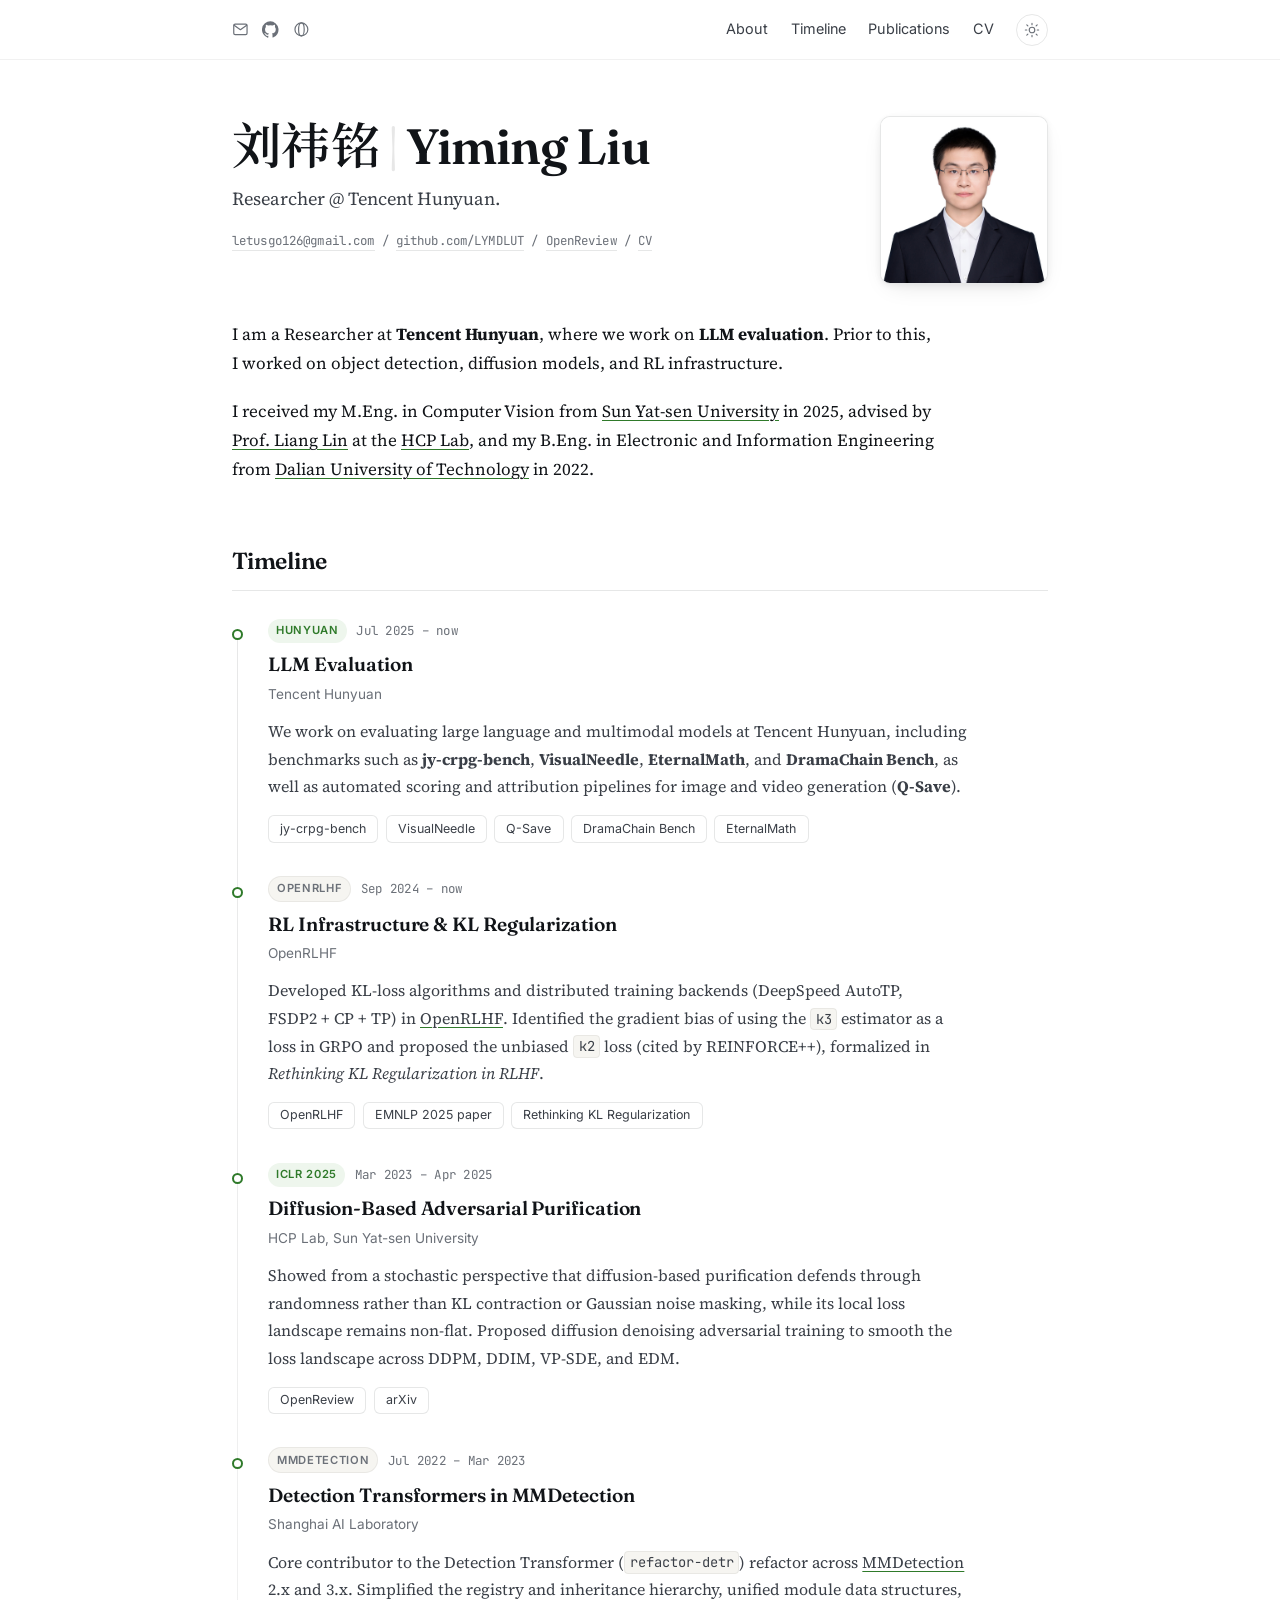
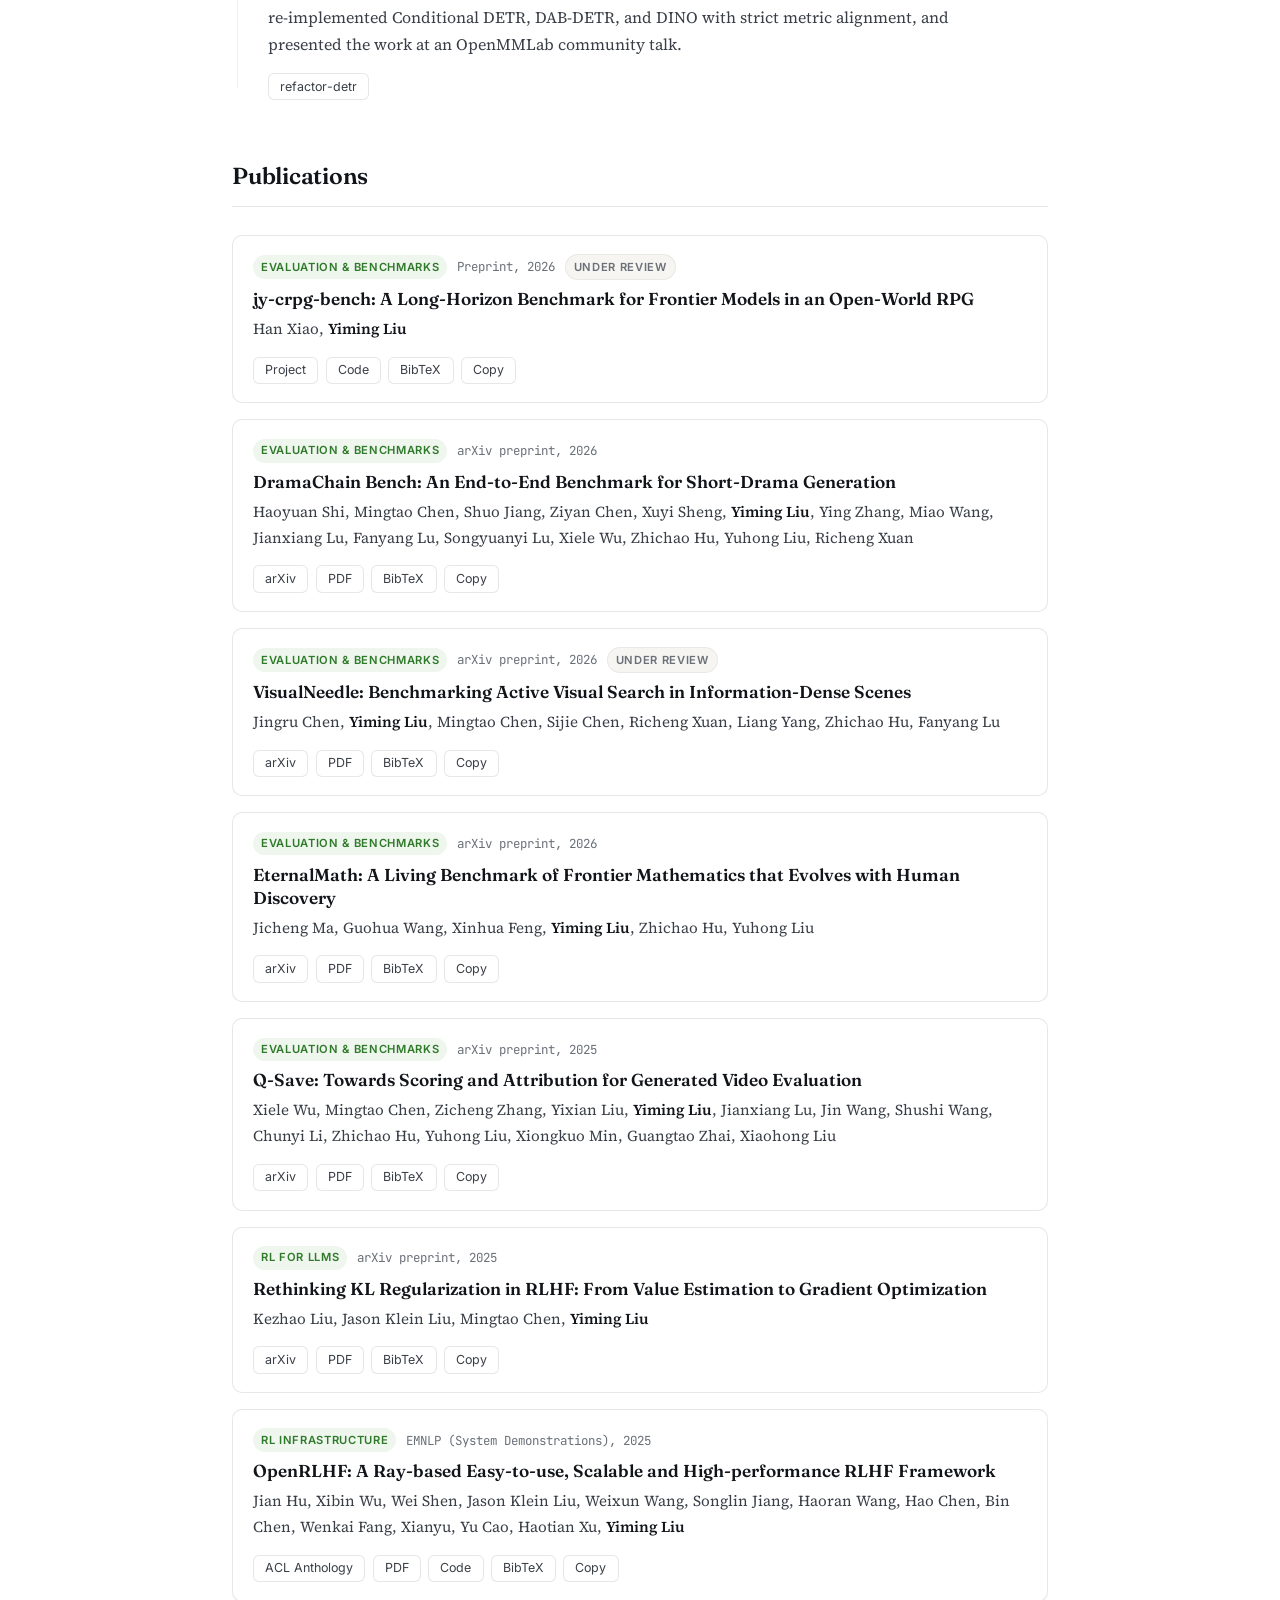
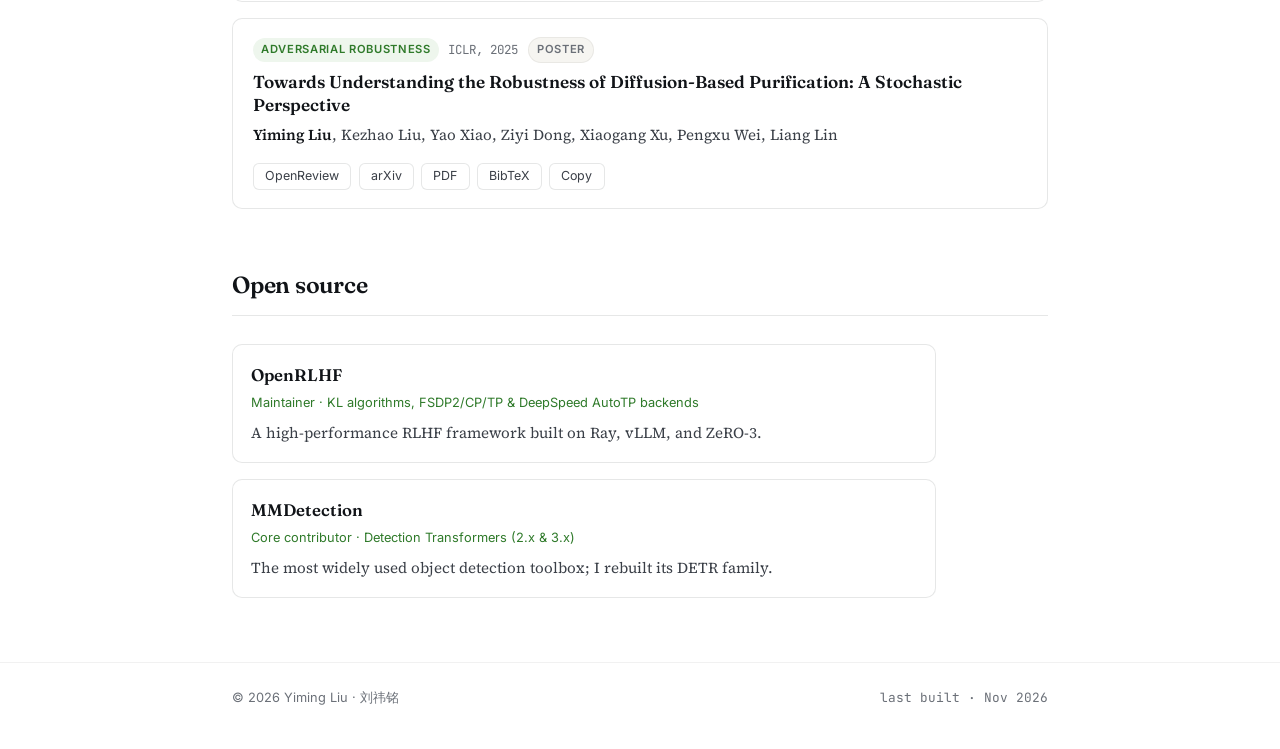
==== index.html @ 9852a692 "Say LLM evaluation instead of large model evaluation" ====
<!DOCTYPE html>
<html lang="en">
<head>
<meta charset="utf-8">
<meta name="viewport" content="width=device-width, initial-scale=1">
<title>Yiming Liu's Page</title>
<meta name="author" content="Yiming Liu">
<meta name="description" content="Yiming Liu (刘祎铭) - Researcher at Tencent Hunyuan, working on LLM evaluation. Previously object detection, diffusion models, and RL infrastructure.">
<meta name="keywords" content="LLM Evaluation, Benchmarks, Multimodal Large Language Models, RLHF, RLVR, Reinforcement Learning">
<link rel="canonical" href="https://LYMDLUT.github.io/">

<meta property="og:type" content="website">
<meta property="og:site_name" content="Yiming Liu's Page">
<meta property="og:title" content="Yiming Liu's Page">
<meta property="og:url" content="https://LYMDLUT.github.io/">
<meta property="og:description" content="Yiming Liu (刘祎铭) - Researcher at Tencent Hunyuan, working on LLM evaluation. Previously object detection, diffusion models, and RL infrastructure.">
<meta property="og:image" content="https://LYMDLUT.github.io/assets/img/portrait.jpg">
<meta name="twitter:card" content="summary">
<meta name="twitter:image" content="https://LYMDLUT.github.io/assets/img/portrait.jpg">

<script type="application/ld+json">
{
  "@context": "https://schema.org",
  "@type": "Person",
  "name": "Yiming Liu",
  "alternateName": "刘祎铭",
  "jobTitle": "Researcher",
  "worksFor": { "@type": "Organization", "name": "Tencent Hunyuan" },
  "url": "https://LYMDLUT.github.io/",
  "sameAs": ["https://github.com/LYMDLUT", "https://openreview.net/profile?id=~Yiming_Liu15"]
}
</script>

<link rel="preconnect" href="https://fonts.googleapis.com">
<link rel="preconnect" href="https://fonts.gstatic.com" crossorigin>
<link rel="stylesheet" href="https://fonts.googleapis.com/css2?family=Fraunces:opsz,wght@9..144,400;9..144,500;9..144,600&family=Source+Serif+4:opsz,wght@8..60,400;8..60,600&family=Inter:wght@400;500;600&family=JetBrains+Mono:wght@400;500&family=Noto+Serif+SC:wght@400;600&display=swap">
<link rel="stylesheet" href="assets/css/main.css">
<link rel="icon" href="data:image/svg+xml,<svg xmlns=%22http://www.w3.org/2000/svg%22 viewBox=%220 0 100 100%22><text y=%22.9em%22 font-size=%2290%22>🪡</text></svg>">
<script>
  document.documentElement.dataset.theme =
    localStorage.getItem("theme") ??
    (matchMedia("(prefers-color-scheme: dark)").matches ? "dark" : "light");
</script>
</head>
<body>
<a class="skip-link" href="#main">Skip to content</a>

<nav class="nav">
  <div class="nav__inner">
    <div class="nav__social">
      <a href="mailto:letusgo126@gmail.com" title="Email" aria-label="Email"><svg viewBox="0 0 24 24" fill="none" stroke="currentColor" stroke-width="1.7" stroke-linecap="round" stroke-linejoin="round" aria-hidden="true"><rect x="2.5" y="4.5" width="19" height="15" rx="2"/><path d="m3 6 9 6.5L21 6"/></svg></a>
      <a href="https://github.com/LYMDLUT" title="GitHub" aria-label="GitHub" rel="me"><svg viewBox="0 0 24 24" fill="currentColor" aria-hidden="true"><path d="M12 .5a12 12 0 0 0-3.79 23.4c.6.1.82-.26.82-.58v-2.2c-3.34.72-4.04-1.6-4.04-1.6-.55-1.4-1.34-1.77-1.34-1.77-1.09-.74.08-.73.08-.73 1.2.09 1.84 1.24 1.84 1.24 1.07 1.84 2.81 1.3 3.5 1 .1-.78.42-1.3.76-1.6-2.67-.3-5.47-1.34-5.47-5.96 0-1.32.47-2.4 1.24-3.24-.13-.3-.54-1.52.11-3.18 0 0 1.01-.32 3.3 1.24a11.4 11.4 0 0 1 6.01 0c2.29-1.56 3.3-1.24 3.3-1.24.65 1.66.24 2.88.12 3.18.77.84 1.23 1.92 1.23 3.24 0 4.63-2.8 5.65-5.48 5.95.43.37.81 1.1.81 2.22v3.29c0 .32.22.69.83.57A12 12 0 0 0 12 .5Z"/></svg></a>
      <a href="https://openreview.net/profile?id=~Yiming_Liu15" title="OpenReview" aria-label="OpenReview" rel="me"><svg viewBox="0 0 24 24" fill="none" stroke="currentColor" stroke-width="1.7" aria-hidden="true"><circle cx="12" cy="12" r="9.2"/><ellipse cx="12" cy="12" rx="4" ry="9.2"/></svg></a>
    </div>
    <ul class="nav__links">
      <li><a href="#main">About</a></li>
      <li><a href="#timeline">Timeline</a></li>
      <li><a href="#publications">Publications</a></li>
      <li><a href="assets/cv/Yiming_Liu_CV.pdf">CV</a></li>
      <li>
        <button class="theme-toggle" type="button" aria-label="Toggle dark mode">
          <svg class="icon-sun" viewBox="0 0 24 24" fill="none" stroke="currentColor" stroke-width="1.7" stroke-linecap="round" aria-hidden="true"><circle cx="12" cy="12" r="4.2"/><path d="M12 2v2.2M12 19.8V22M4.2 4.2l1.6 1.6M18.2 18.2l1.6 1.6M2 12h2.2M19.8 12H22M4.2 19.8l1.6-1.6M18.2 5.8l1.6-1.6"/></svg><svg class="icon-moon" viewBox="0 0 24 24" fill="none" stroke="currentColor" stroke-width="1.7" stroke-linecap="round" stroke-linejoin="round" aria-hidden="true"><path d="M20.5 14.3A8.6 8.6 0 0 1 9.7 3.5a8.6 8.6 0 1 0 10.8 10.8Z"/></svg>
        </button>
      </li>
    </ul>
    <div class="progress"><span class="progress__bar"></span></div>
  </div>
</nav>

<main id="main" class="wrap">
<header class="hero">
  <div>
    <h1 class="hero__name">
      <span class="zh">刘祎铭</span><span class="sep">|</span><span>Yiming Liu</span>
    </h1>
    <p class="hero__tagline">Researcher @ Tencent Hunyuan.</p>
    <p class="hero__meta">
      <a href="mailto:letusgo126@gmail.com">letusgo126@gmail.com</a> / 
      <a href="https://github.com/LYMDLUT">github.com/LYMDLUT</a> / 
      <a href="https://openreview.net/profile?id=~Yiming_Liu15">OpenReview</a> / 
      <a href="assets/cv/Yiming_Liu_CV.pdf">CV</a>
    </p>
  </div>
  <img class="hero__portrait" src="assets/img/portrait.jpg" alt="Yiming Liu" width="168" height="168">
</header>

<div class="prose">
  <p>
  I am a Researcher at <strong>Tencent Hunyuan</strong>, where we work on
  <strong>LLM evaluation</strong>. Prior to this, I worked on object detection,
  diffusion models, and RL infrastructure.
</p>
<p>
  I received my M.Eng. in Computer Vision from
  <a href="https://www.sysu.edu.cn/">Sun Yat-sen University</a> in 2025, advised by
  <a href="https://www.linliang.net/">Prof. Liang Lin</a> at the
  <a href="https://www.sysu-hcp.net/">HCP Lab</a>, and my B.Eng. in Electronic and
  Information Engineering from
  <a href="https://www.dlut.edu.cn/">Dalian University of Technology</a> in 2022.
</p>

</div>

<section class="section" id="timeline">
  <div class="section__head">
    <h2 class="section__title">Timeline</h2>
  </div>
  <ol class="timeline">
    <li class="tl-item">
      <div class="tl-item__meta">
        <span class="chip">Hunyuan</span>
        <span class="tl-item__period">Jul 2025 &ndash; now</span>
      </div>
      <h3 class="tl-item__title">LLM Evaluation</h3>
      <p class="tl-item__org">Tencent Hunyuan</p>
      <div class="tl-item__body"><p>
  We work on evaluating large language and multimodal models at Tencent Hunyuan,
  including benchmarks such as <strong>jy-crpg-bench</strong>,
  <strong>VisualNeedle</strong>, <strong>EternalMath</strong>, and
  <strong>DramaChain Bench</strong>, as well as automated scoring and attribution
  pipelines for image and video generation (<strong>Q-Save</strong>).
</p>
</div>
      <div class="links">
<a class="btn" href="https://hanxiao.io/jy-crpg-bench/">jy-crpg-bench</a><a class="btn" href="https://arxiv.org/abs/2605.26380">VisualNeedle</a><a class="btn" href="https://arxiv.org/abs/2511.18825">Q-Save</a><a class="btn" href="https://arxiv.org/abs/2609.00646">DramaChain Bench</a><a class="btn" href="https://arxiv.org/abs/2601.01400">EternalMath</a>      </div>
    </li>
    <li class="tl-item">
      <div class="tl-item__meta">
        <span class="chip chip--muted">OpenRLHF</span>
        <span class="tl-item__period">Sep 2024 &ndash; now</span>
      </div>
      <h3 class="tl-item__title">RL Infrastructure &amp; KL Regularization</h3>
      <p class="tl-item__org">OpenRLHF</p>
      <div class="tl-item__body"><p>
  Developed KL-loss algorithms and distributed training backends (DeepSpeed AutoTP,
  FSDP2&nbsp;+&nbsp;CP&nbsp;+&nbsp;TP) in
  <a href="https://github.com/OpenRLHF/OpenRLHF">OpenRLHF</a>. Identified the
  gradient bias of using the <code>k3</code> estimator as a loss in GRPO and
  proposed the unbiased <code>k2</code> loss (cited by REINFORCE++), formalized in
  <em>Rethinking KL Regularization in RLHF</em>.
</p>
</div>
      <div class="links">
<a class="btn" href="https://github.com/OpenRLHF/OpenRLHF">OpenRLHF</a><a class="btn" href="https://aclanthology.org/2025.emnlp-demos.48/">EMNLP 2025 paper</a><a class="btn" href="https://arxiv.org/abs/2510.01555">Rethinking KL Regularization</a>      </div>
    </li>
    <li class="tl-item">
      <div class="tl-item__meta">
        <span class="chip">ICLR 2025</span>
        <span class="tl-item__period">Mar 2023 &ndash; Apr 2025</span>
      </div>
      <h3 class="tl-item__title">Diffusion-Based Adversarial Purification</h3>
      <p class="tl-item__org">HCP Lab, Sun Yat-sen University</p>
      <div class="tl-item__body"><p>
  Showed from a stochastic perspective that diffusion-based purification defends
  through randomness rather than KL contraction or Gaussian noise masking, while
  its local loss landscape remains non-flat. Proposed diffusion denoising
  adversarial training to smooth the loss landscape across DDPM, DDIM, VP-SDE, and
  EDM.
</p>
</div>
      <div class="links">
<a class="btn" href="https://openreview.net/forum?id=shqjOIK3SA">OpenReview</a><a class="btn" href="https://arxiv.org/abs/2404.14309">arXiv</a>      </div>
    </li>
    <li class="tl-item">
      <div class="tl-item__meta">
        <span class="chip chip--muted">MMDetection</span>
        <span class="tl-item__period">Jul 2022 &ndash; Mar 2023</span>
      </div>
      <h3 class="tl-item__title">Detection Transformers in MMDetection</h3>
      <p class="tl-item__org">Shanghai AI Laboratory</p>
      <div class="tl-item__body"><p>
  Core contributor to the Detection Transformer (<code>refactor-detr</code>)
  refactor across <a href="https://github.com/open-mmlab/mmdetection">MMDetection</a>
  2.x and 3.x. Simplified the registry and inheritance hierarchy, unified module
  data structures, re-implemented Conditional DETR, DAB-DETR, and DINO with strict
  metric alignment, and presented the work at an OpenMMLab community talk.
</p>
</div>
      <div class="links">
<a class="btn" href="https://github.com/open-mmlab/mmdetection/tree/refactor-detr">refactor-detr</a>      </div>
    </li>
  </ol>
</section>

<section class="section" id="publications">
  <div class="section__head">
    <h2 class="section__title">Publications</h2>
  </div>
  <ol class="pub-list">
<li class="pub">
  <div class="pub__meta">
    <span class="chip">Evaluation &amp; Benchmarks</span>
    <span class="pub__venue">Preprint, 2026</span>
<span class="chip chip--muted">Under review</span>  </div>
  <h3 class="pub__title">jy-crpg-bench: A Long-Horizon Benchmark for Frontier Models in an Open-World RPG</h3>
  <p class="pub__authors">Han Xiao, <span class="self">Yiming Liu</span></p>
  <div class="links">
    <a class="btn" href="https://hanxiao.io/jy-crpg-bench/">Project</a>
    <a class="btn" href="https://github.com/hanxiao/jy-crpg-bench">Code</a>
    <button class="btn" type="button" data-bibtex-toggle aria-expanded="false">BibTeX</button>
    <button class="btn" type="button" data-bibtex-copy><span class="btn__label">Copy</span></button>
  </div>
  <pre class="bib-pre"><code class="bib">@misc{xiao2026jycrpgbench,
  title  = {jy-crpg-bench: A Long-Horizon Benchmark for Frontier Models in an Open-World RPG},
  author = {Xiao, Han and Liu, Yiming},
  year   = {2026},
  url    = {https://hanxiao.io/jy-crpg-bench/},
}</code></pre>
</li><li class="pub">
  <div class="pub__meta">
    <span class="chip">Evaluation &amp; Benchmarks</span>
    <span class="pub__venue">arXiv preprint, 2026</span>
  </div>
  <h3 class="pub__title">DramaChain Bench: An End-to-End Benchmark for Short-Drama Generation</h3>
  <p class="pub__authors">Haoyuan Shi, Mingtao Chen, Shuo Jiang, Ziyan Chen, Xuyi Sheng, <span class="self">Yiming Liu</span>, Ying Zhang, Miao Wang, Jianxiang Lu, Fanyang Lu, Songyuanyi Lu, Xiele Wu, Zhichao Hu, Yuhong Liu, Richeng Xuan</p>
  <div class="links">
    <a class="btn" href="https://arxiv.org/abs/2609.00646">arXiv</a>
    <a class="btn" href="https://arxiv.org/pdf/2609.00646">PDF</a>
    <button class="btn" type="button" data-bibtex-toggle aria-expanded="false">BibTeX</button>
    <button class="btn" type="button" data-bibtex-copy><span class="btn__label">Copy</span></button>
  </div>
  <pre class="bib-pre"><code class="bib">@article{shi2026dramachain,
  title  = {DramaChain Bench: An End-to-End Benchmark for Short-Drama Generation},
  author = {Shi, Haoyuan and Chen, Mingtao and Jiang, Shuo and Chen, Ziyan and
            Sheng, Xuyi and Liu, Yiming and Zhang, Ying and Wang, Miao and
            Lu, Jianxiang and Lu, Fanyang and Lu, Songyuanyi and Wu, Xiele and
            Hu, Zhichao and Liu, Yuhong and Xuan, Richeng},
  journal = {arXiv preprint arXiv:2609.00646},
  year   = {2026},
}</code></pre>
</li><li class="pub">
  <div class="pub__meta">
    <span class="chip">Evaluation &amp; Benchmarks</span>
    <span class="pub__venue">arXiv preprint, 2026</span>
<span class="chip chip--muted">Under review</span>  </div>
  <h3 class="pub__title">VisualNeedle: Benchmarking Active Visual Search in Information-Dense Scenes</h3>
  <p class="pub__authors">Jingru Chen, <span class="self">Yiming Liu</span>, Mingtao Chen, Sijie Chen, Richeng Xuan, Liang Yang, Zhichao Hu, Fanyang Lu</p>
  <div class="links">
    <a class="btn" href="https://arxiv.org/abs/2605.26380">arXiv</a>
    <a class="btn" href="https://arxiv.org/pdf/2605.26380">PDF</a>
    <button class="btn" type="button" data-bibtex-toggle aria-expanded="false">BibTeX</button>
    <button class="btn" type="button" data-bibtex-copy><span class="btn__label">Copy</span></button>
  </div>
  <pre class="bib-pre"><code class="bib">@article{chen2026visualneedle,
  title   = {VisualNeedle: Benchmarking Active Visual Search in Information-Dense Scenes},
  author  = {Chen, Jingru and Liu, Yiming and Chen, Mingtao and Chen, Sijie and
             Xuan, Richeng and Yang, Liang and Hu, Zhichao and Lu, Fanyang},
  journal = {arXiv preprint arXiv:2605.26380},
  year    = {2026},
}</code></pre>
</li><li class="pub">
  <div class="pub__meta">
    <span class="chip">Evaluation &amp; Benchmarks</span>
    <span class="pub__venue">arXiv preprint, 2026</span>
  </div>
  <h3 class="pub__title">EternalMath: A Living Benchmark of Frontier Mathematics that Evolves with Human Discovery</h3>
  <p class="pub__authors">Jicheng Ma, Guohua Wang, Xinhua Feng, <span class="self">Yiming Liu</span>, Zhichao Hu, Yuhong Liu</p>
  <div class="links">
    <a class="btn" href="https://arxiv.org/abs/2601.01400">arXiv</a>
    <a class="btn" href="https://arxiv.org/pdf/2601.01400">PDF</a>
    <button class="btn" type="button" data-bibtex-toggle aria-expanded="false">BibTeX</button>
    <button class="btn" type="button" data-bibtex-copy><span class="btn__label">Copy</span></button>
  </div>
  <pre class="bib-pre"><code class="bib">@article{ma2026eternalmath,
  title   = {EternalMath: A Living Benchmark of Frontier Mathematics that Evolves with Human Discovery},
  author  = {Ma, Jicheng and Wang, Guohua and Feng, Xinhua and Liu, Yiming and
             Hu, Zhichao and Liu, Yuhong},
  journal = {arXiv preprint arXiv:2601.01400},
  year    = {2026},
}</code></pre>
</li><li class="pub">
  <div class="pub__meta">
    <span class="chip">Evaluation &amp; Benchmarks</span>
    <span class="pub__venue">arXiv preprint, 2025</span>
  </div>
  <h3 class="pub__title">Q-Save: Towards Scoring and Attribution for Generated Video Evaluation</h3>
  <p class="pub__authors">Xiele Wu, Mingtao Chen, Zicheng Zhang, Yixian Liu, <span class="self">Yiming Liu</span>, Jianxiang Lu, Jin Wang, Shushi Wang, Chunyi Li, Zhichao Hu, Yuhong Liu, Xiongkuo Min, Guangtao Zhai, Xiaohong Liu</p>
  <div class="links">
    <a class="btn" href="https://arxiv.org/abs/2511.18825">arXiv</a>
    <a class="btn" href="https://arxiv.org/pdf/2511.18825">PDF</a>
    <button class="btn" type="button" data-bibtex-toggle aria-expanded="false">BibTeX</button>
    <button class="btn" type="button" data-bibtex-copy><span class="btn__label">Copy</span></button>
  </div>
  <pre class="bib-pre"><code class="bib">@article{wu2025qsave,
  title   = {Q-Save: Towards Scoring and Attribution for Generated Video Evaluation},
  author  = {Wu, Xiele and Chen, Mingtao and Zhang, Zicheng and Liu, Yixian and
             Liu, Yiming and Lu, Jianxiang and Wang, Jin and Wang, Shushi and
             Li, Chunyi and Hu, Zhichao and Liu, Yuhong and Min, Xiongkuo and
             Zhai, Guangtao and Liu, Xiaohong},
  journal = {arXiv preprint arXiv:2511.18825},
  year    = {2025},
}</code></pre>
</li><li class="pub">
  <div class="pub__meta">
    <span class="chip">RL for LLMs</span>
    <span class="pub__venue">arXiv preprint, 2025</span>
  </div>
  <h3 class="pub__title">Rethinking KL Regularization in RLHF: From Value Estimation to Gradient Optimization</h3>
  <p class="pub__authors">Kezhao Liu, Jason Klein Liu, Mingtao Chen, <span class="self">Yiming Liu</span></p>
  <div class="links">
    <a class="btn" href="https://arxiv.org/abs/2510.01555">arXiv</a>
    <a class="btn" href="https://arxiv.org/pdf/2510.01555">PDF</a>
    <button class="btn" type="button" data-bibtex-toggle aria-expanded="false">BibTeX</button>
    <button class="btn" type="button" data-bibtex-copy><span class="btn__label">Copy</span></button>
  </div>
  <pre class="bib-pre"><code class="bib">@article{liu2025rethinkingkl,
  title   = {Rethinking KL Regularization in RLHF: From Value Estimation to Gradient Optimization},
  author  = {Liu, Kezhao and Liu, Jason Klein and Chen, Mingtao and Liu, Yiming},
  journal = {arXiv preprint arXiv:2510.01555},
  year    = {2025},
}</code></pre>
</li><li class="pub">
  <div class="pub__meta">
    <span class="chip">RL Infrastructure</span>
    <span class="pub__venue">EMNLP (System Demonstrations), 2025</span>
  </div>
  <h3 class="pub__title">OpenRLHF: A Ray-based Easy-to-use, Scalable and High-performance RLHF Framework</h3>
  <p class="pub__authors">Jian Hu, Xibin Wu, Wei Shen, Jason Klein Liu, Weixun Wang, Songlin Jiang, Haoran Wang, Hao Chen, Bin Chen, Wenkai Fang, Xianyu, Yu Cao, Haotian Xu, <span class="self">Yiming Liu</span></p>
  <div class="links">
    <a class="btn" href="https://aclanthology.org/2025.emnlp-demos.48/">ACL Anthology</a>
    <a class="btn" href="https://aclanthology.org/2025.emnlp-demos.48.pdf">PDF</a>
    <a class="btn" href="https://github.com/OpenRLHF/OpenRLHF">Code</a>
    <button class="btn" type="button" data-bibtex-toggle aria-expanded="false">BibTeX</button>
    <button class="btn" type="button" data-bibtex-copy><span class="btn__label">Copy</span></button>
  </div>
  <pre class="bib-pre"><code class="bib">@inproceedings{hu-etal-2025-openrlhf,
  title     = {OpenRLHF: A Ray-based Easy-to-use, Scalable and High-performance RLHF Framework},
  author    = {Hu, Jian and Wu, Xibin and Shen, Wei and Liu, Jason Klein and
               Wang, Weixun and Jiang, Songlin and Wang, Haoran and Chen, Hao and
               Chen, Bin and Fang, Wenkai and Xianyu and Cao, Yu and Xu, Haotian and
               Liu, Yiming},
  booktitle = {Proceedings of the 2025 Conference on Empirical Methods in Natural
               Language Processing: System Demonstrations},
  pages     = {656--666},
  year      = {2025},
  publisher = {Association for Computational Linguistics},
  url       = {https://aclanthology.org/2025.emnlp-demos.48/},
  doi       = {10.18653/v1/2025.emnlp-demos.48},
}</code></pre>
</li><li class="pub">
  <div class="pub__meta">
    <span class="chip">Adversarial Robustness</span>
    <span class="pub__venue">ICLR, 2025</span>
<span class="chip chip--muted">Poster</span>  </div>
  <h3 class="pub__title">Towards Understanding the Robustness of Diffusion-Based Purification: A Stochastic Perspective</h3>
  <p class="pub__authors"><span class="self">Yiming Liu</span>, Kezhao Liu, Yao Xiao, Ziyi Dong, Xiaogang Xu, Pengxu Wei, Liang Lin</p>
  <div class="links">
    <a class="btn" href="https://openreview.net/forum?id=shqjOIK3SA">OpenReview</a>
    <a class="btn" href="https://arxiv.org/abs/2404.14309">arXiv</a>
    <a class="btn" href="https://arxiv.org/pdf/2404.14309">PDF</a>
    <button class="btn" type="button" data-bibtex-toggle aria-expanded="false">BibTeX</button>
    <button class="btn" type="button" data-bibtex-copy><span class="btn__label">Copy</span></button>
  </div>
  <pre class="bib-pre"><code class="bib">@inproceedings{liu2025towards,
  title     = {Towards Understanding the Robustness of Diffusion-Based Purification:
               A Stochastic Perspective},
  author    = {Liu, Yiming and Liu, Kezhao and Xiao, Yao and Dong, Ziyi and
               Xu, Xiaogang and Wei, Pengxu and Lin, Liang},
  booktitle = {The Thirteenth International Conference on Learning Representations},
  year      = {2025},
  url       = {https://openreview.net/forum?id=shqjOIK3SA},
}</code></pre>
</li>  </ol>
</section>

<section class="section" id="open-source">
  <div class="section__head">
    <h2 class="section__title">Open source</h2>
  </div>
  <div class="repos">
    <div class="repo">
      <h3 class="repo__name"><a href="https://github.com/OpenRLHF/OpenRLHF">OpenRLHF</a></h3>
      <p class="repo__role">Maintainer &middot; KL algorithms, FSDP2/CP/TP &amp; DeepSpeed AutoTP backends</p>
      <p class="repo__blurb">A high-performance RLHF framework built on Ray, vLLM, and ZeRO-3.</p>
    </div>
    <div class="repo">
      <h3 class="repo__name"><a href="https://github.com/open-mmlab/mmdetection">MMDetection</a></h3>
      <p class="repo__role">Core contributor &middot; Detection Transformers (2.x &amp; 3.x)</p>
      <p class="repo__blurb">The most widely used object detection toolbox; I rebuilt its DETR family.</p>
    </div>
  </div>
</section>
</main>

<footer class="footer">
  <div class="footer__inner">
    <span>&copy; 2026 Yiming Liu &middot; 刘祎铭</span>
    <span class="footer__built">last built &middot; Nov 2026</span>
  </div>
</footer>

<script src="assets/js/main.js"></script>
</body>
</html>
---- assets/css/main.css ----
/* ==========================================================================
   Yiming Liu — personal page
   Type: Fraunces (display) / Source Serif 4 (body) / Inter (UI) /
         JetBrains Mono (meta) / Noto Serif SC (CJK)
   ========================================================================== */

:root {
  --font-display: "Fraunces", "Noto Serif SC", Georgia, serif;
  --font-body: "Source Serif 4", "Noto Serif SC", Georgia, serif;
  --font-ui: "Inter", -apple-system, BlinkMacSystemFont, "Segoe UI", sans-serif;
  --font-mono: "JetBrains Mono", ui-monospace, SFMono-Regular, Menlo, monospace;

  --bg: #ffffff;
  --bg-tint: #f6f5f1;
  --surface: #ffffff;
  --ink: #111418;
  --ink-soft: #3a3f47;
  --muted: #6b7078;
  --line: rgba(17, 20, 24, 0.1);
  --line-soft: rgba(17, 20, 24, 0.06);
  --accent: #2f7a2a;
  --accent-deep: #215c1f;
  --accent-soft: #eef6ed;
  --shadow: 0 8px 24px -10px rgba(17, 20, 24, 0.14), 0 2px 6px rgba(17, 20, 24, 0.06);

  --measure: 44rem;
  --page: 54rem;
  --nav-h: 3.75rem;
}

html[data-theme="dark"] {
  --bg: #0e1013;
  --bg-tint: #151921;
  --surface: #1a1e25;
  --ink: #e8e5dc;
  --ink-soft: #c2c0b8;
  --muted: #8a8880;
  --line: rgba(232, 229, 220, 0.1);
  --line-soft: rgba(232, 229, 220, 0.06);
  --accent: #6fb366;
  --accent-deep: #8fc987;
  --accent-soft: #1a2619;
  --shadow: 0 8px 24px -10px rgba(0, 0, 0, 0.5), 0 2px 6px rgba(0, 0, 0, 0.25);
}

*,
*::before,
*::after {
  box-sizing: border-box;
}

html {
  scroll-behavior: smooth;
  scroll-padding-top: calc(var(--nav-h) + 1rem);
  -webkit-text-size-adjust: 100%;
}

body {
  margin: 0;
  background: var(--bg);
  color: var(--ink);
  font-family: var(--font-body);
  font-size: 1.0625rem;
  line-height: 1.72;
  font-feature-settings: "kern", "liga";
  -webkit-font-smoothing: antialiased;
}

a {
  color: inherit;
  text-decoration-color: var(--accent);
  text-underline-offset: 0.18em;
  text-decoration-thickness: from-font;
  transition: color 0.15s ease;
}

a:hover {
  color: var(--accent);
}

code {
  font-family: var(--font-mono);
  font-size: 0.86em;
  padding: 0.1em 0.34em;
  border-radius: 4px;
  background: var(--bg-tint);
  border: 1px solid var(--line-soft);
}

.skip-link {
  position: absolute;
  left: -9999px;
  top: 0;
  background: var(--surface);
  padding: 0.6rem 1rem;
  z-index: 100;
}

.skip-link:focus {
  left: 1rem;
  top: 1rem;
}

/* --- shell ---------------------------------------------------------------- */

.wrap {
  width: 100%;
  max-width: var(--page);
  margin-inline: auto;
  padding-inline: 1.5rem;
}

main {
  padding-top: calc(var(--nav-h) + 3.5rem);
  padding-bottom: 4rem;
}

/* --- navigation ----------------------------------------------------------- */

.nav {
  position: fixed;
  inset: 0 0 auto 0;
  z-index: 40;
  height: var(--nav-h);
  background: color-mix(in srgb, var(--bg) 86%, transparent);
  backdrop-filter: saturate(180%) blur(12px);
  border-bottom: 1px solid var(--line-soft);
}

.nav__inner {
  display: flex;
  align-items: center;
  gap: 1rem;
  height: 100%;
  max-width: var(--page);
  margin-inline: auto;
  padding-inline: 1.5rem;
}

.nav__social {
  display: flex;
  align-items: center;
  gap: 0.85rem;
  margin-right: auto;
}

.nav__social a {
  display: inline-flex;
  color: var(--muted);
}

.nav__social a:hover {
  color: var(--accent);
}

.nav__social svg {
  width: 1.05rem;
  height: 1.05rem;
}

.nav__links {
  display: flex;
  align-items: center;
  gap: 1.4rem;
  list-style: none;
  margin: 0;
  padding: 0;
  font-family: var(--font-ui);
  font-size: 0.9rem;
}

.nav__links a {
  text-decoration: none;
  color: var(--ink-soft);
}

.nav__links a:hover,
.nav__links a[aria-current="page"] {
  color: var(--accent);
}

.theme-toggle {
  display: inline-flex;
  align-items: center;
  justify-content: center;
  width: 2rem;
  height: 2rem;
  padding: 0;
  border: 1px solid var(--line);
  border-radius: 999px;
  background: transparent;
  color: var(--muted);
  cursor: pointer;
}

.theme-toggle:hover {
  color: var(--accent);
  border-color: var(--accent);
}

.theme-toggle svg {
  width: 1rem;
  height: 1rem;
}

html[data-theme="dark"] .theme-toggle .icon-sun,
html:not([data-theme="dark"]) .theme-toggle .icon-moon {
  display: none;
}

.progress {
  position: absolute;
  left: 0;
  bottom: -1px;
  height: 2px;
  width: 100%;
  background: transparent;
}

.progress__bar {
  display: block;
  height: 100%;
  width: 0;
  background: var(--accent);
}

/* --- hero ----------------------------------------------------------------- */

.hero {
  display: grid;
  grid-template-columns: 1fr auto;
  gap: 2.5rem;
  align-items: start;
  margin-bottom: 2.25rem;
}

.hero__name {
  font-family: var(--font-display);
  font-weight: 600;
  font-size: clamp(2.3rem, 6vw, 3.1rem);
  line-height: 1.1;
  letter-spacing: -0.015em;
  margin: 0 0 0.6rem;
}

.hero__name .sep {
  color: var(--line);
  font-weight: 400;
  margin-inline: 0.45rem;
}

.hero__name .zh {
  font-family: "Noto Serif SC", var(--font-display);
}

.hero__tagline {
  font-size: 1.15rem;
  color: var(--ink-soft);
  margin: 0 0 0.35rem;
}

.hero__meta {
  font-family: var(--font-mono);
  font-size: 0.78rem;
  line-height: 2;
  letter-spacing: 0.01em;
  color: var(--muted);
  margin: 0.9rem 0 0;
}

.hero__meta a {
  text-decoration: none;
  border-bottom: 1px solid var(--line);
  padding-bottom: 1px;
}

.hero__meta a:hover {
  border-color: var(--accent);
}

.hero__portrait {
  width: 10.5rem;
  height: auto;
  border-radius: 10px;
  border: 1px solid var(--line);
  box-shadow: var(--shadow);
  background: var(--surface);
}

.prose {
  max-width: var(--measure);
}

.prose p {
  margin: 0 0 1.15rem;
}

/* --- sections ------------------------------------------------------------- */

.section {
  margin-top: 3.5rem;
}

.section__head {
  display: flex;
  align-items: baseline;
  justify-content: space-between;
  gap: 1rem;
  padding-bottom: 0.6rem;
  margin-bottom: 1.75rem;
  border-bottom: 1px solid var(--line);
}

.section__title {
  font-family: var(--font-display);
  font-size: 1.45rem;
  font-weight: 600;
  letter-spacing: -0.01em;
  margin: 0;
}

/* --- timeline ------------------------------------------------------------- */

.timeline {
  position: relative;
  margin: 0;
  padding: 0;
  list-style: none;
}

.timeline::before {
  content: "";
  position: absolute;
  left: 0.3125rem;
  top: 0.75rem;
  bottom: 0.75rem;
  width: 1px;
  background: linear-gradient(to bottom, var(--line), var(--line-soft));
}

.tl-item {
  position: relative;
  padding-left: 2.25rem;
  padding-bottom: 2.1rem;
}

.tl-item:last-child {
  padding-bottom: 0;
}

.tl-item::before {
  content: "";
  position: absolute;
  left: 0;
  top: 0.65rem;
  width: 0.6875rem;
  height: 0.6875rem;
  border-radius: 999px;
  background: var(--bg);
  border: 2px solid var(--accent);
}

.tl-item__meta {
  display: flex;
  flex-wrap: wrap;
  align-items: center;
  gap: 0.6rem;
  margin-bottom: 0.35rem;
}

.tl-item__period {
  font-family: var(--font-mono);
  font-size: 0.78rem;
  letter-spacing: 0.02em;
  color: var(--muted);
}

.chip {
  display: inline-flex;
  align-items: center;
  font-family: var(--font-ui);
  font-size: 0.7rem;
  font-weight: 600;
  letter-spacing: 0.06em;
  text-transform: uppercase;
  padding: 0.14rem 0.5rem;
  border-radius: 999px;
  background: var(--accent-soft);
  color: var(--accent);
  white-space: nowrap;
}

.chip--muted {
  background: var(--bg-tint);
  color: var(--muted);
  border: 1px solid var(--line-soft);
}

.tl-item__title {
  font-family: var(--font-display);
  font-size: 1.2rem;
  font-weight: 600;
  letter-spacing: -0.005em;
  margin: 0 0 0.1rem;
}

.tl-item__org {
  font-family: var(--font-ui);
  font-size: 0.85rem;
  color: var(--muted);
  margin: 0 0 0.75rem;
}

.tl-item__body {
  max-width: var(--measure);
  color: var(--ink-soft);
  font-size: 1rem;
}

.tl-item__body p {
  margin: 0 0 0.9rem;
}

.tl-item__body p:last-child {
  margin-bottom: 0;
}

/* --- links row ------------------------------------------------------------ */

.links {
  display: flex;
  flex-wrap: wrap;
  gap: 0.45rem;
  margin-top: 0.9rem;
}

.btn {
  display: inline-flex;
  align-items: center;
  gap: 0.3rem;
  font-family: var(--font-ui);
  font-size: 0.78rem;
  line-height: 1;
  padding: 0.4rem 0.7rem;
  border: 1px solid var(--line);
  border-radius: 6px;
  background: var(--surface);
  color: var(--ink-soft);
  text-decoration: none;
  cursor: pointer;
  transition: border-color 0.15s ease, color 0.15s ease;
}

.btn:hover {
  color: var(--accent);
  border-color: var(--accent);
}

/* --- publications --------------------------------------------------------- */

.pub-list {
  list-style: none;
  margin: 0;
  padding: 0;
  display: grid;
  gap: 1rem;
}

.pub {
  position: relative;
  padding: 1.15rem 1.25rem;
  border: 1px solid var(--line);
  border-radius: 10px;
  background: var(--surface);
  transition: border-color 0.15s ease, box-shadow 0.15s ease;
}

.pub:hover {
  border-color: var(--accent);
  box-shadow: var(--shadow);
}

.pub__meta {
  display: flex;
  flex-wrap: wrap;
  align-items: center;
  gap: 0.6rem;
  margin-bottom: 0.45rem;
}

.pub__venue {
  font-family: var(--font-mono);
  font-size: 0.78rem;
  color: var(--muted);
}

.pub__title {
  font-family: var(--font-display);
  font-size: 1.08rem;
  font-weight: 600;
  line-height: 1.35;
  margin: 0 0 0.35rem;
}

.pub__authors {
  font-size: 0.95rem;
  color: var(--ink-soft);
  margin: 0;
}

.pub__authors .self {
  font-weight: 600;
  color: var(--ink);
}

.bib-pre {
  display: none;
  margin: 0.9rem 0 0;
  padding: 0.85rem 1rem;
  overflow-x: auto;
  font-family: var(--font-mono);
  font-size: 0.76rem;
  line-height: 1.6;
  color: var(--ink-soft);
  background: var(--bg-tint);
  border: 1px solid var(--line-soft);
  border-radius: 8px;
}

.pub.is-open .bib-pre {
  display: block;
}

/* --- open source ---------------------------------------------------------- */

.repos {
  display: grid;
  gap: 1rem;
  max-width: var(--measure);
}

.repo {
  padding: 1rem 1.15rem;
  border: 1px solid var(--line);
  border-radius: 10px;
  background: var(--surface);
  transition: border-color 0.15s ease, box-shadow 0.15s ease;
}

.repo:hover {
  border-color: var(--accent);
  box-shadow: var(--shadow);
}

.repo__name {
  font-family: var(--font-display);
  font-size: 1.05rem;
  font-weight: 600;
  margin: 0 0 0.15rem;
}

.repo__name a {
  text-decoration: none;
}

.repo__role {
  font-family: var(--font-ui);
  font-size: 0.8rem;
  color: var(--accent);
  margin: 0 0 0.35rem;
}

.repo__blurb {
  font-size: 0.95rem;
  color: var(--ink-soft);
  margin: 0;
}

/* --- footer --------------------------------------------------------------- */

.footer {
  border-top: 1px solid var(--line-soft);
  padding: 1.5rem 0 2.5rem;
  font-family: var(--font-ui);
  font-size: 0.8rem;
  color: var(--muted);
}

.footer__inner {
  display: flex;
  flex-wrap: wrap;
  justify-content: space-between;
  gap: 0.5rem;
  max-width: var(--page);
  margin-inline: auto;
  padding-inline: 1.5rem;
}

.footer__built {
  font-family: var(--font-mono);
}

/* --- responsive ----------------------------------------------------------- */

@media (max-width: 40rem) {
  body {
    font-size: 1rem;
  }

  main {
    padding-top: calc(var(--nav-h) + 2.25rem);
  }

  .hero {
    grid-template-columns: 1fr;
    gap: 1.5rem;
  }

  .hero__portrait {
    width: 7.5rem;
  }

  .nav__links {
    gap: 1rem;
    font-size: 0.85rem;
  }

  .nav__social {
    gap: 0.7rem;
  }

  .tl-item {
    padding-left: 1.6rem;
  }
}

@media (prefers-reduced-motion: reduce) {
  html {
    scroll-behavior: auto;
  }

  * {
    transition: none !important;
  }
}
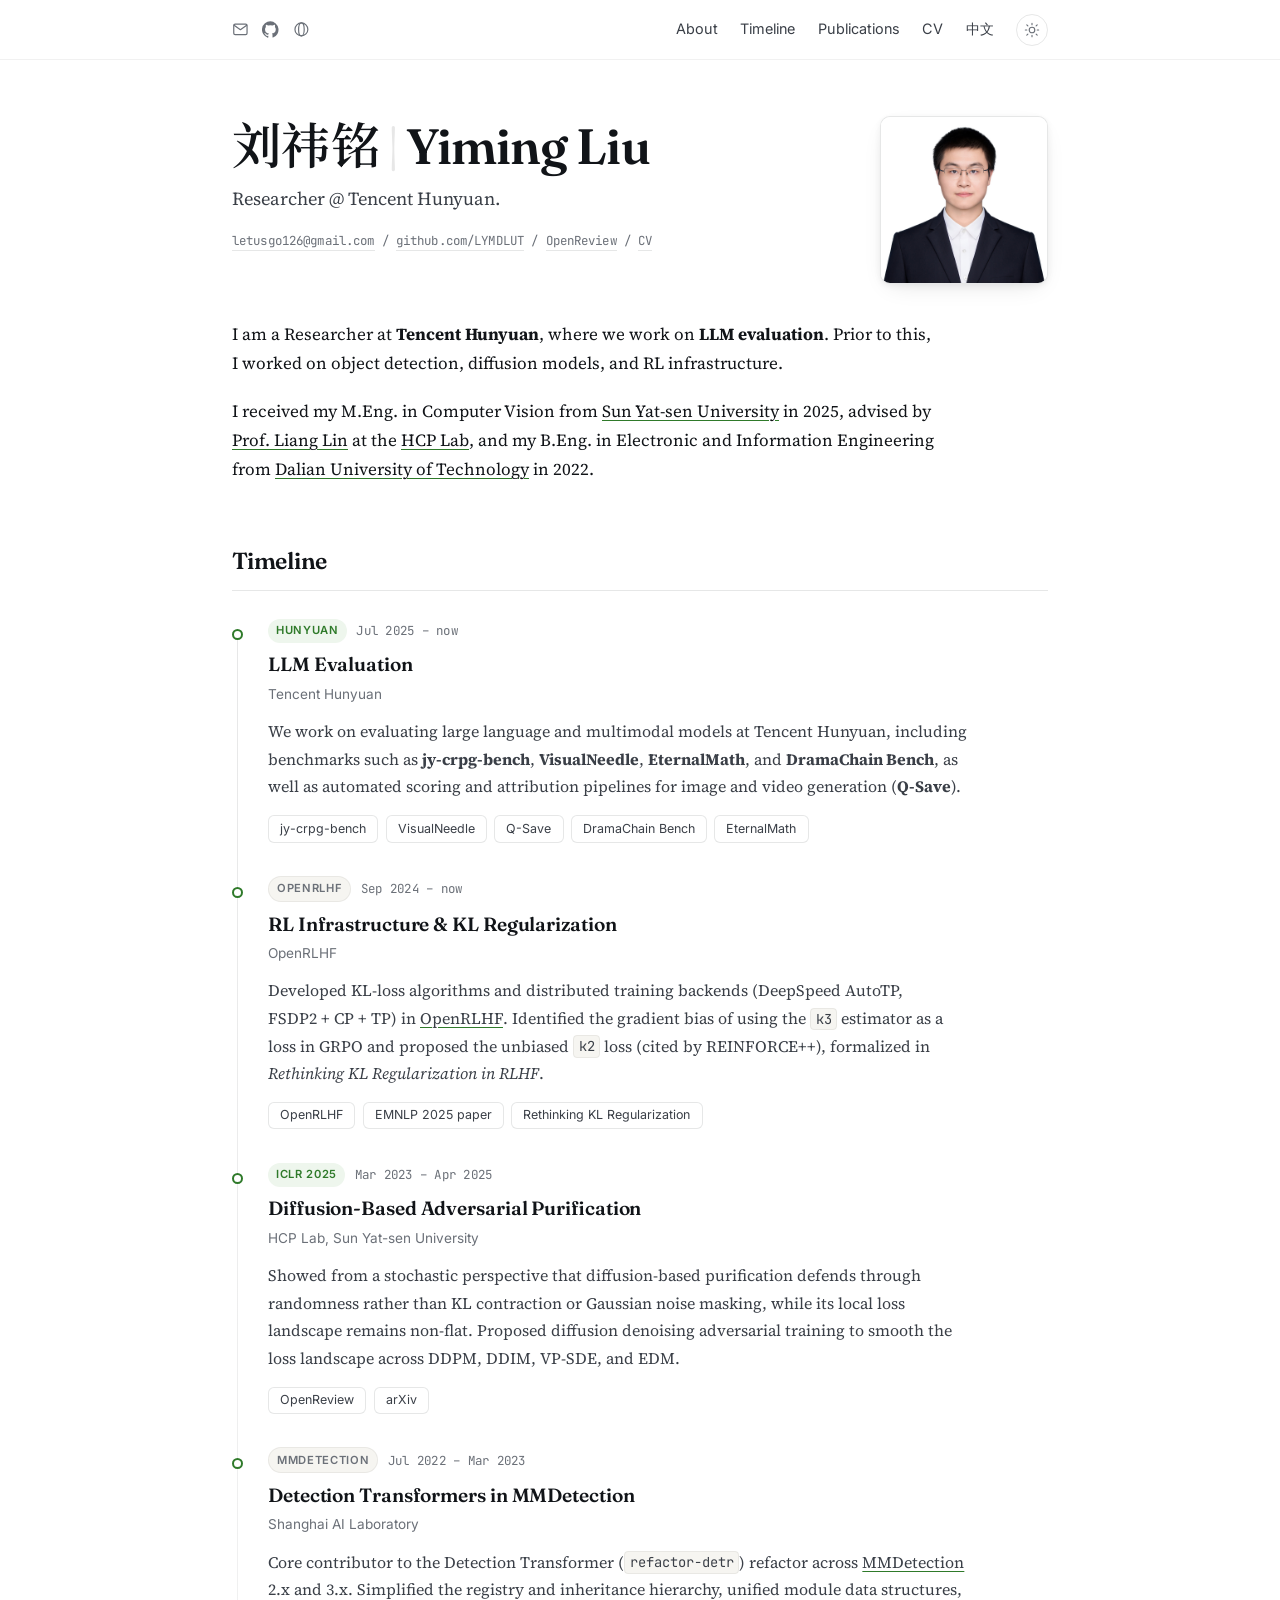
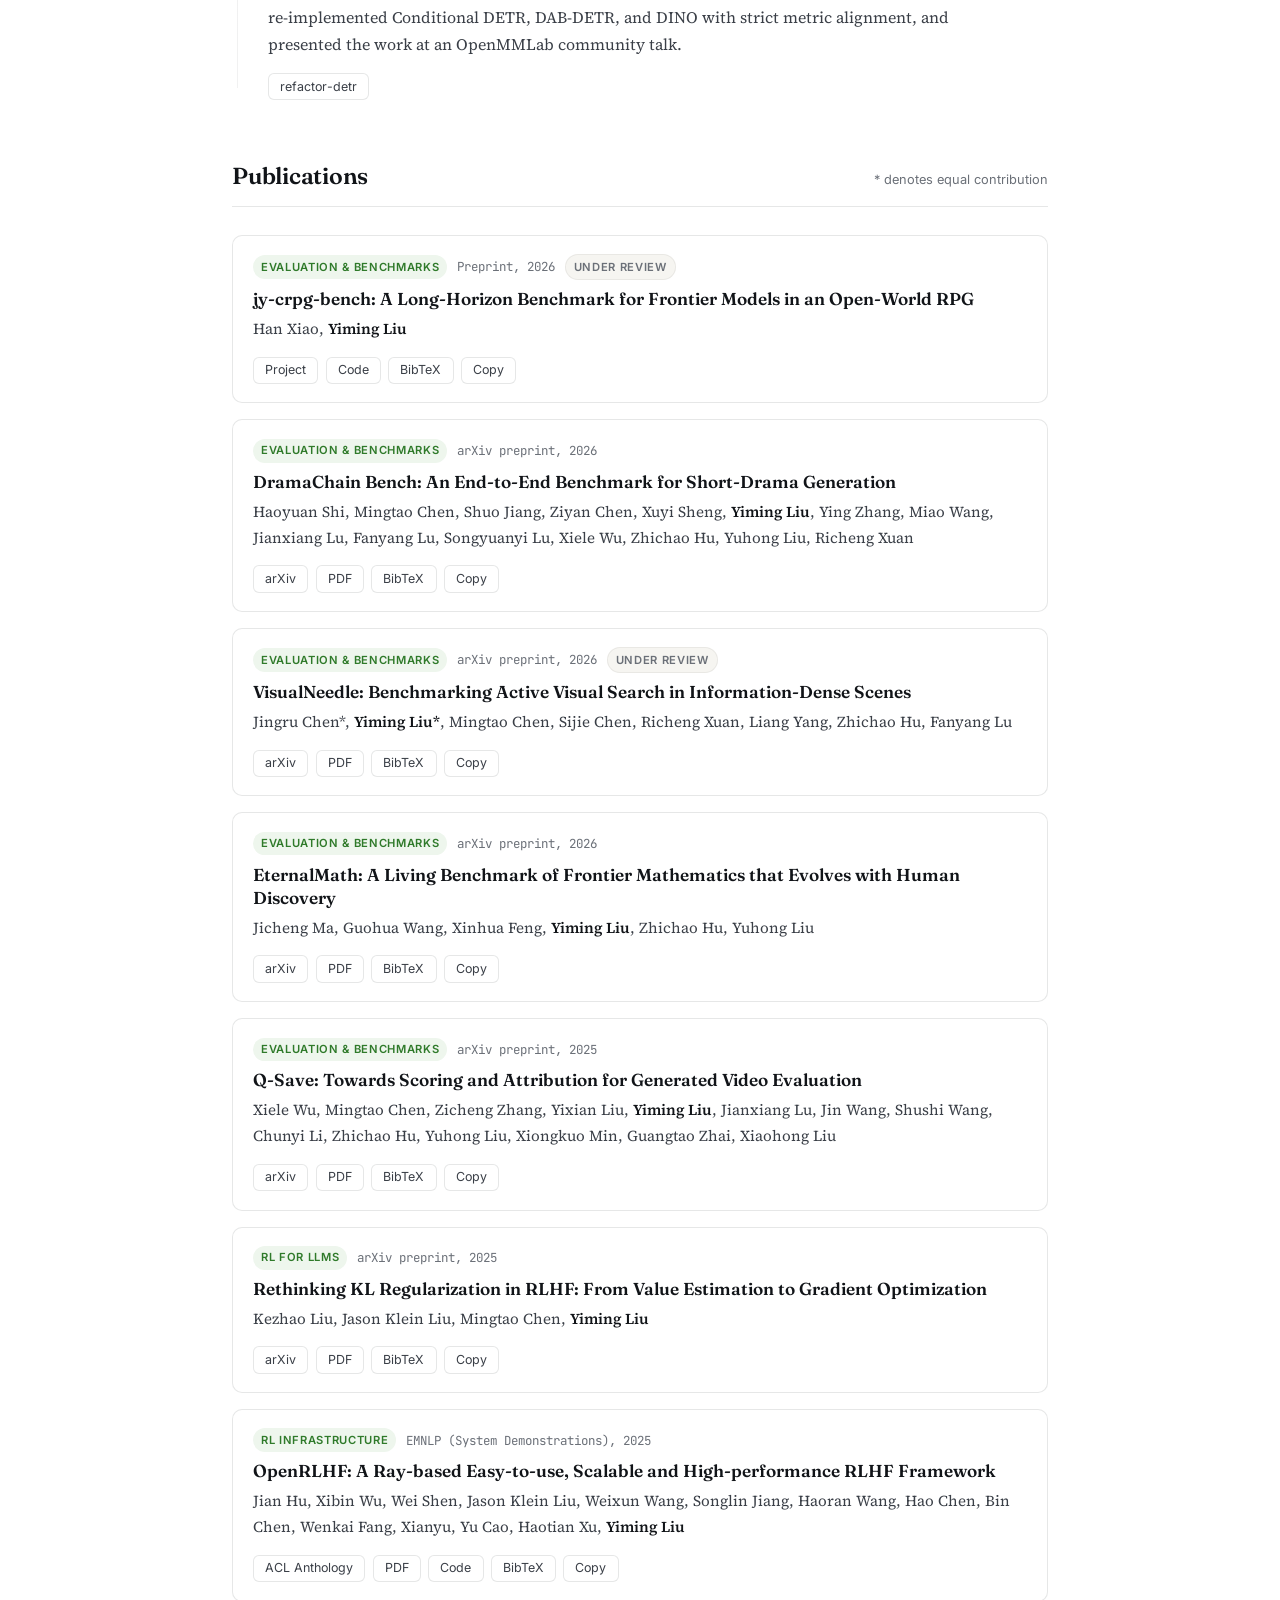
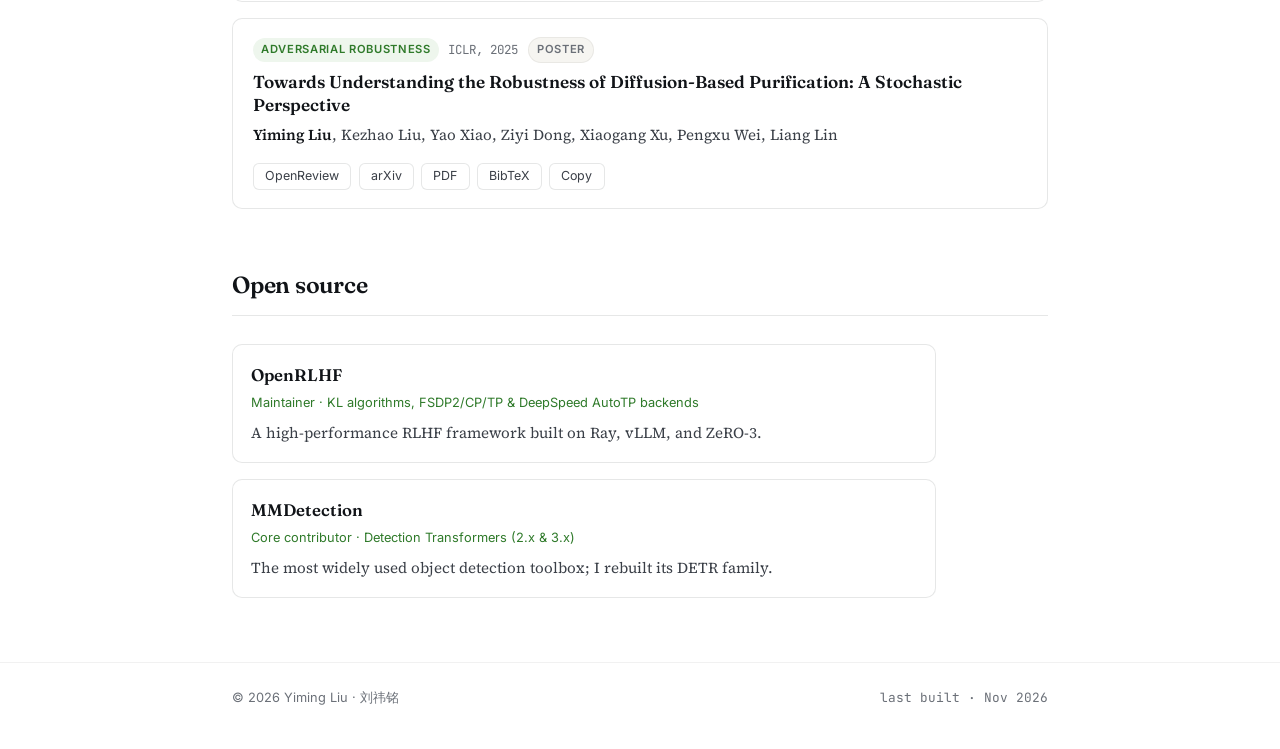
==== commit f238a40e: "Add a Chinese version with a language switch; mark VisualNeedle as co-first-authored" ====
--- a/index.html
+++ b/index.html
@@ -8,6 +8,8 @@
 <meta name="description" content="Yiming Liu (刘祎铭) - Researcher at Tencent Hunyuan, working on LLM evaluation. Previously object detection, diffusion models, and RL infrastructure.">
 <meta name="keywords" content="LLM Evaluation, Benchmarks, Multimodal Large Language Models, RLHF, RLVR, Reinforcement Learning">
 <link rel="canonical" href="https://LYMDLUT.github.io/">
+<link rel="alternate" hreflang="en" href="https://LYMDLUT.github.io/">
+<link rel="alternate" hreflang="zh-Hans" href="https://LYMDLUT.github.io/zh/">
 
 <meta property="og:type" content="website">
 <meta property="og:site_name" content="Yiming Liu's Page">
@@ -57,6 +59,7 @@
       <li><a href="#timeline">Timeline</a></li>
       <li><a href="#publications">Publications</a></li>
       <li><a href="assets/cv/Yiming_Liu_CV.pdf">CV</a></li>
+      <li><a class="nav__lang" href="zh/" hreflang="zh-Hans">中文</a></li>
       <li>
         <button class="theme-toggle" type="button" aria-label="Toggle dark mode">
           <svg class="icon-sun" viewBox="0 0 24 24" fill="none" stroke="currentColor" stroke-width="1.7" stroke-linecap="round" aria-hidden="true"><circle cx="12" cy="12" r="4.2"/><path d="M12 2v2.2M12 19.8V22M4.2 4.2l1.6 1.6M18.2 18.2l1.6 1.6M2 12h2.2M19.8 12H22M4.2 19.8l1.6-1.6M18.2 5.8l1.6-1.6"/></svg><svg class="icon-moon" viewBox="0 0 24 24" fill="none" stroke="currentColor" stroke-width="1.7" stroke-linecap="round" stroke-linejoin="round" aria-hidden="true"><path d="M20.5 14.3A8.6 8.6 0 0 1 9.7 3.5a8.6 8.6 0 1 0 10.8 10.8Z"/></svg>
@@ -185,6 +188,7 @@
 <section class="section" id="publications">
   <div class="section__head">
     <h2 class="section__title">Publications</h2>
+    <span class="section__note">* denotes equal contribution</span>
   </div>
   <ol class="pub-list">
 <li class="pub">
@@ -234,7 +238,7 @@
     <span class="pub__venue">arXiv preprint, 2026</span>
 <span class="chip chip--muted">Under review</span>  </div>
   <h3 class="pub__title">VisualNeedle: Benchmarking Active Visual Search in Information-Dense Scenes</h3>
-  <p class="pub__authors">Jingru Chen, <span class="self">Yiming Liu</span>, Mingtao Chen, Sijie Chen, Richeng Xuan, Liang Yang, Zhichao Hu, Fanyang Lu</p>
+  <p class="pub__authors">Jingru Chen*, <span class="self">Yiming Liu*</span>, Mingtao Chen, Sijie Chen, Richeng Xuan, Liang Yang, Zhichao Hu, Fanyang Lu</p>
   <div class="links">
     <a class="btn" href="https://arxiv.org/abs/2605.26380">arXiv</a>
     <a class="btn" href="https://arxiv.org/pdf/2605.26380">PDF</a>
--- a/assets/css/main.css
+++ b/assets/css/main.css
@@ -319,6 +319,17 @@
   margin: 0;
 }
 
+.section__note {
+  font-family: var(--font-ui);
+  font-size: 0.8rem;
+  color: var(--muted);
+  white-space: nowrap;
+}
+
+.nav__lang {
+  font-variant-numeric: tabular-nums;
+}
+
 /* --- timeline ------------------------------------------------------------- */
 
 .timeline {
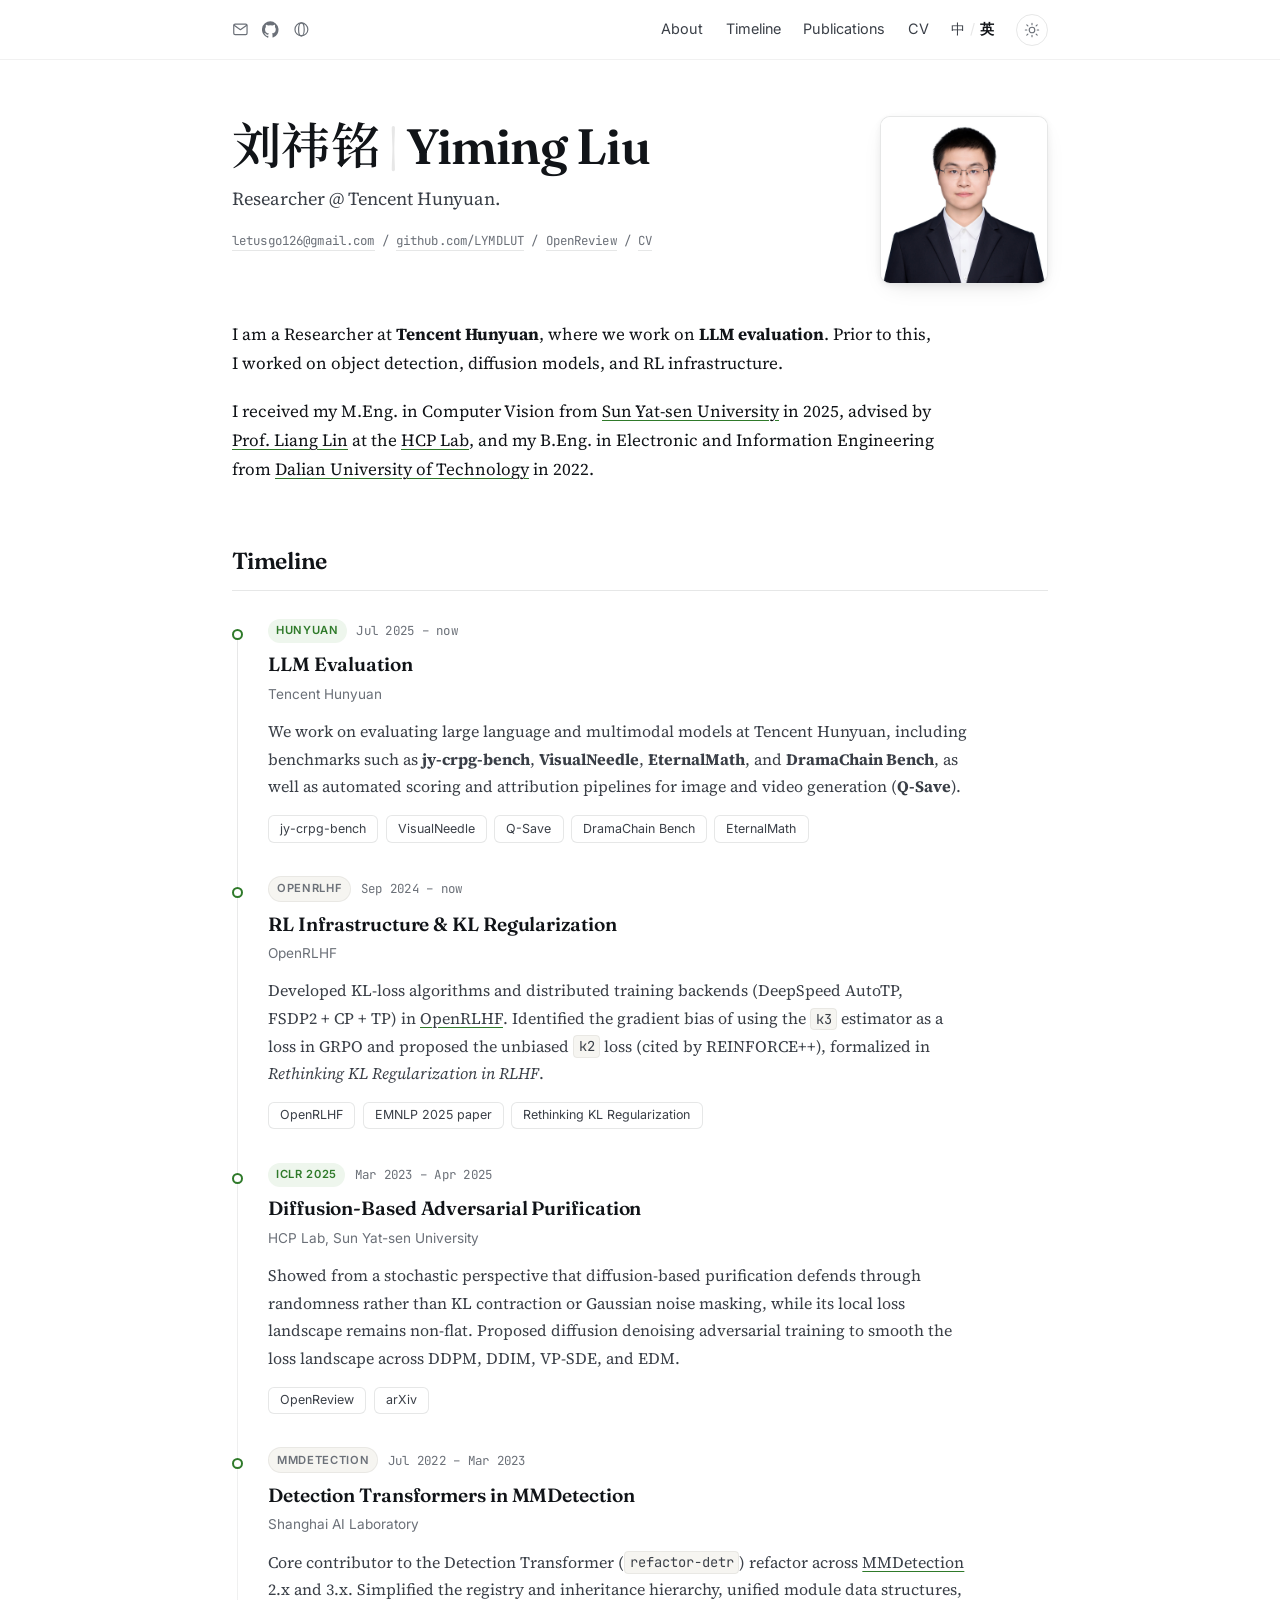
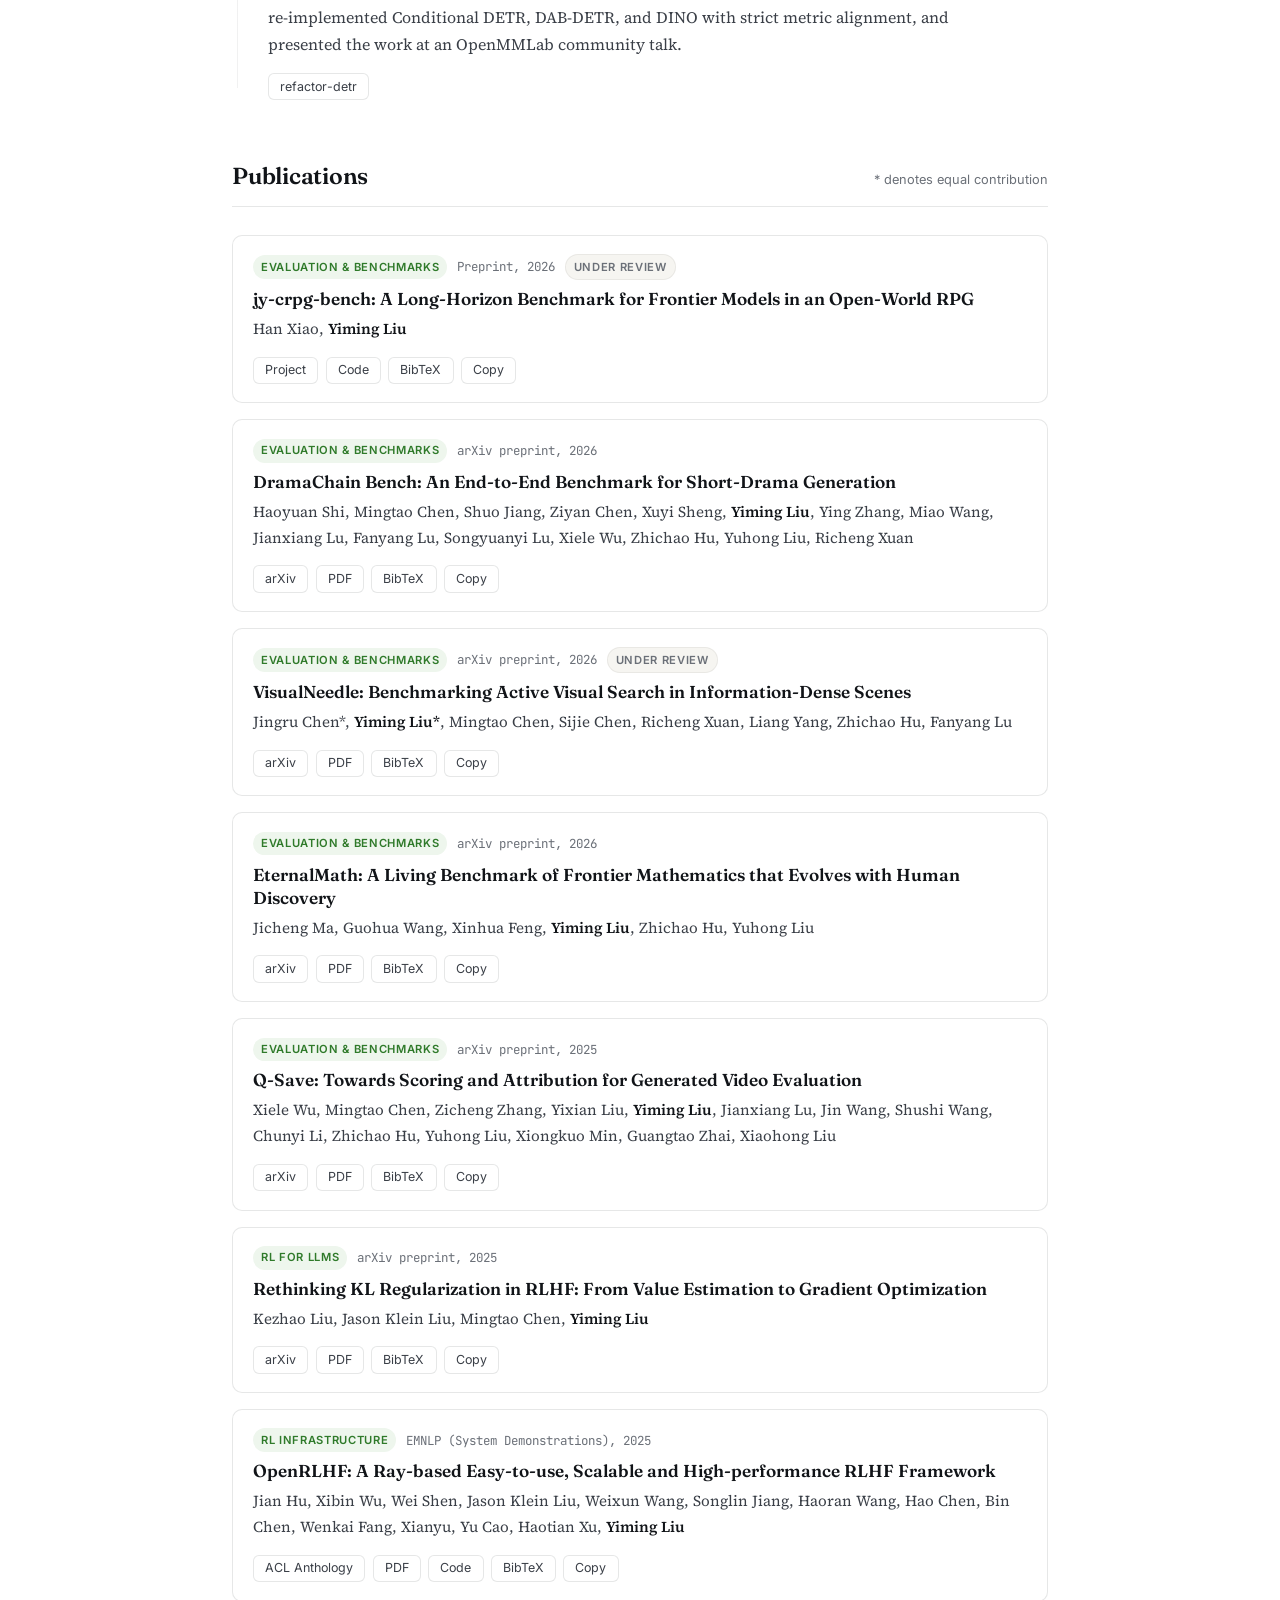
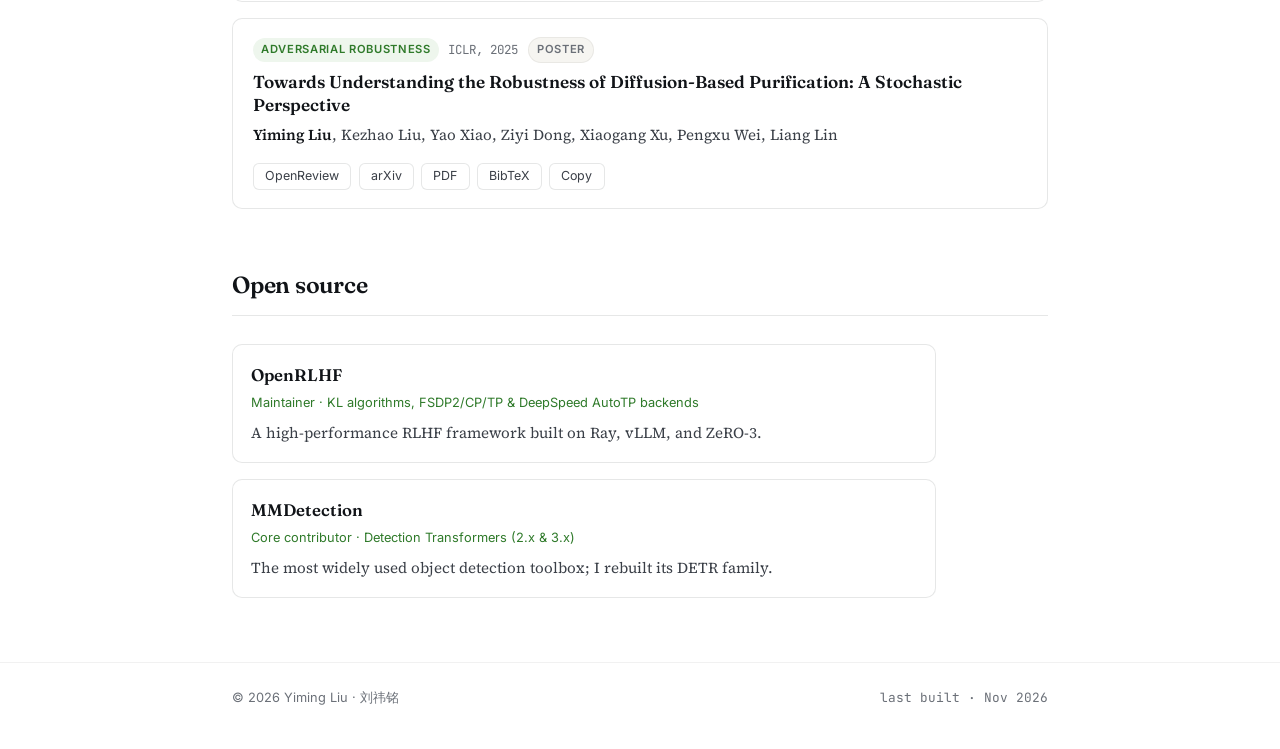
==== commit d39e9c55: "Show the language switch as 中/英 with the current one marked" ====
--- a/index.html
+++ b/index.html
@@ -58,8 +58,13 @@
       <li><a href="#main">About</a></li>
       <li><a href="#timeline">Timeline</a></li>
       <li><a href="#publications">Publications</a></li>
-      <li><a href="assets/cv/Yiming_Liu_CV.pdf">CV</a></li>
-      <li><a class="nav__lang" href="zh/" hreflang="zh-Hans">中文</a></li>
+      <li><a href="assets/cv/Yiming_Liu_CV_en.pdf">CV</a></li>
+      <li class="nav__lang">
+        <a href="zh/" hreflang="zh-Hans">中</a>
+        <span class="nav__lang-sep" aria-hidden="true">/</span>
+        <span class="nav__lang-current" aria-current="true">英</span>
+        
+      </li>
       <li>
         <button class="theme-toggle" type="button" aria-label="Toggle dark mode">
           <svg class="icon-sun" viewBox="0 0 24 24" fill="none" stroke="currentColor" stroke-width="1.7" stroke-linecap="round" aria-hidden="true"><circle cx="12" cy="12" r="4.2"/><path d="M12 2v2.2M12 19.8V22M4.2 4.2l1.6 1.6M18.2 18.2l1.6 1.6M2 12h2.2M19.8 12H22M4.2 19.8l1.6-1.6M18.2 5.8l1.6-1.6"/></svg><svg class="icon-moon" viewBox="0 0 24 24" fill="none" stroke="currentColor" stroke-width="1.7" stroke-linecap="round" stroke-linejoin="round" aria-hidden="true"><path d="M20.5 14.3A8.6 8.6 0 0 1 9.7 3.5a8.6 8.6 0 1 0 10.8 10.8Z"/></svg>
@@ -81,7 +86,7 @@
       <a href="mailto:letusgo126@gmail.com">letusgo126@gmail.com</a> / 
       <a href="https://github.com/LYMDLUT">github.com/LYMDLUT</a> / 
       <a href="https://openreview.net/profile?id=~Yiming_Liu15">OpenReview</a> / 
-      <a href="assets/cv/Yiming_Liu_CV.pdf">CV</a>
+      <a href="assets/cv/Yiming_Liu_CV_en.pdf">CV</a>
     </p>
   </div>
   <img class="hero__portrait" src="assets/img/portrait.jpg" alt="Yiming Liu" width="168" height="168">
--- a/assets/css/main.css
+++ b/assets/css/main.css
@@ -327,7 +327,18 @@
 }
 
 .nav__lang {
-  font-variant-numeric: tabular-nums;
+  display: inline-flex;
+  align-items: baseline;
+  gap: 0.3rem;
+}
+
+.nav__lang-current {
+  color: var(--ink);
+  font-weight: 600;
+}
+
+.nav__lang-sep {
+  color: var(--line);
 }
 
 /* --- timeline ------------------------------------------------------------- */
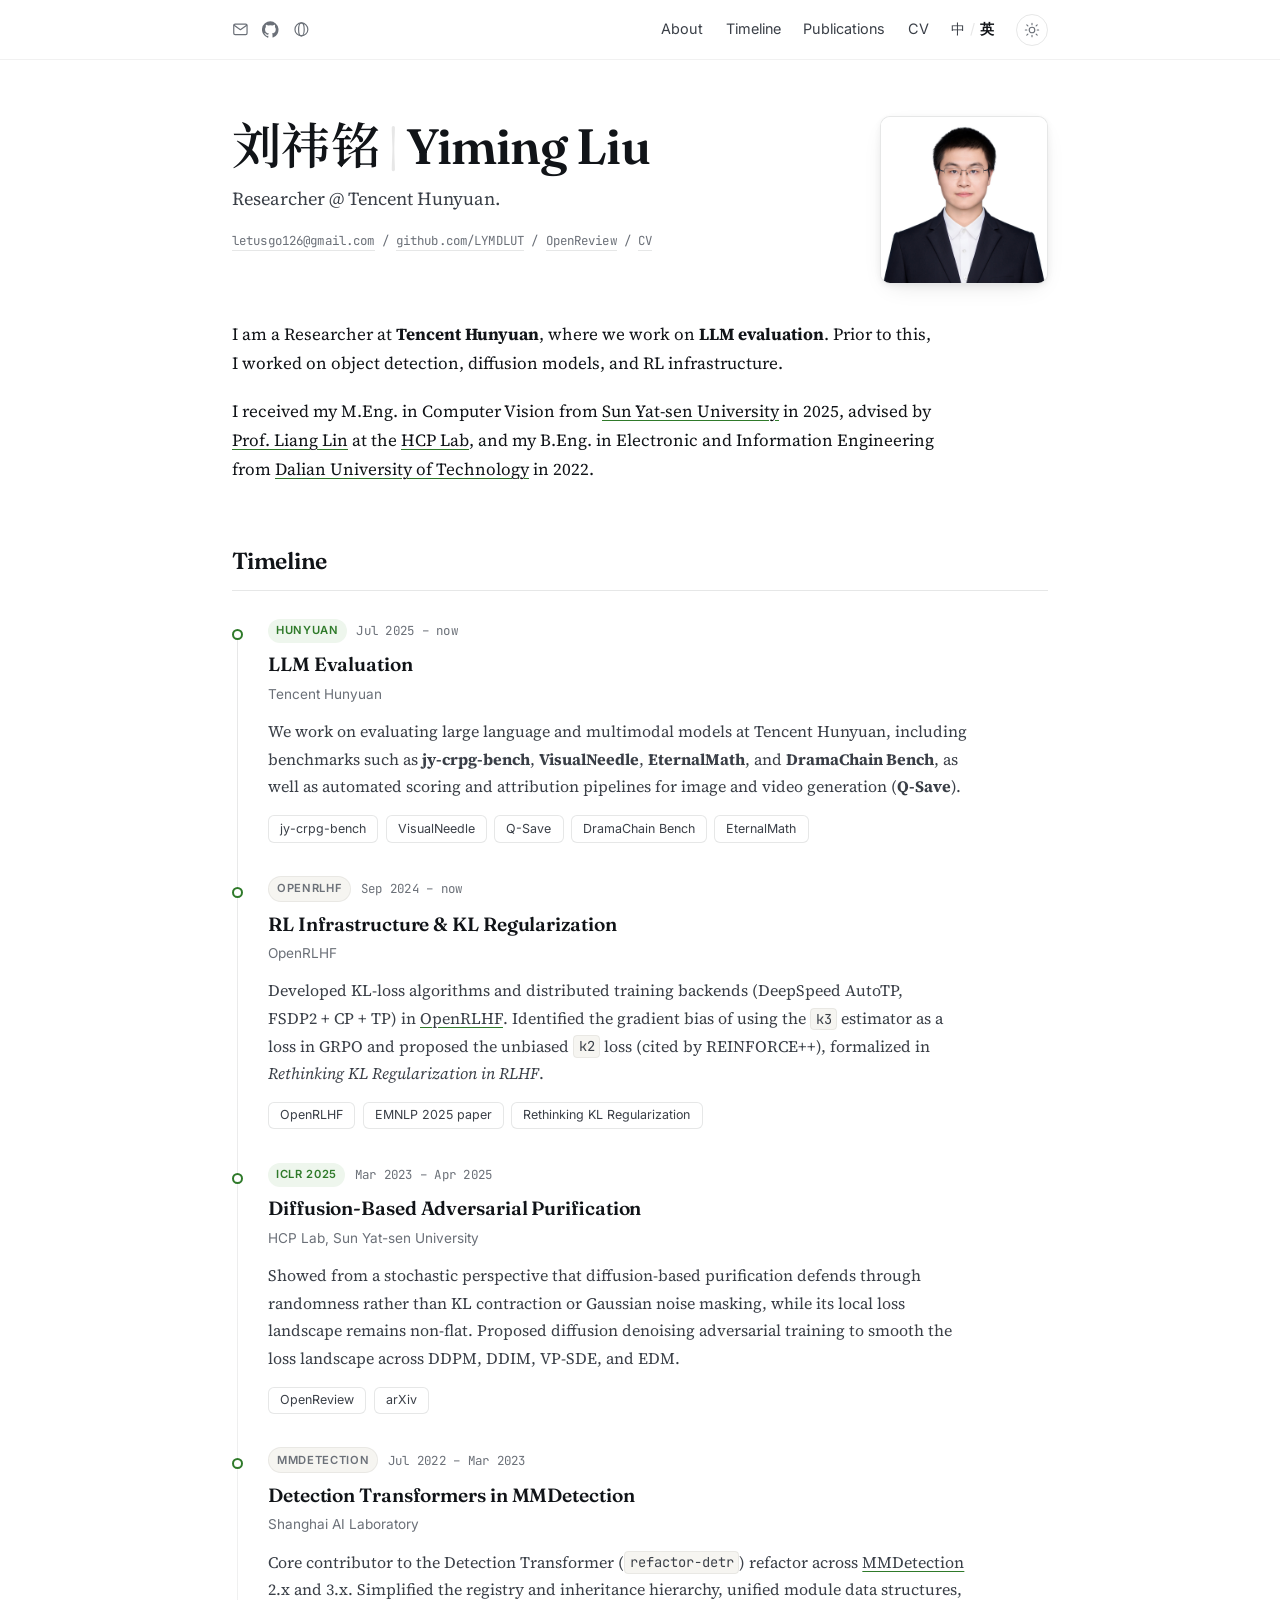
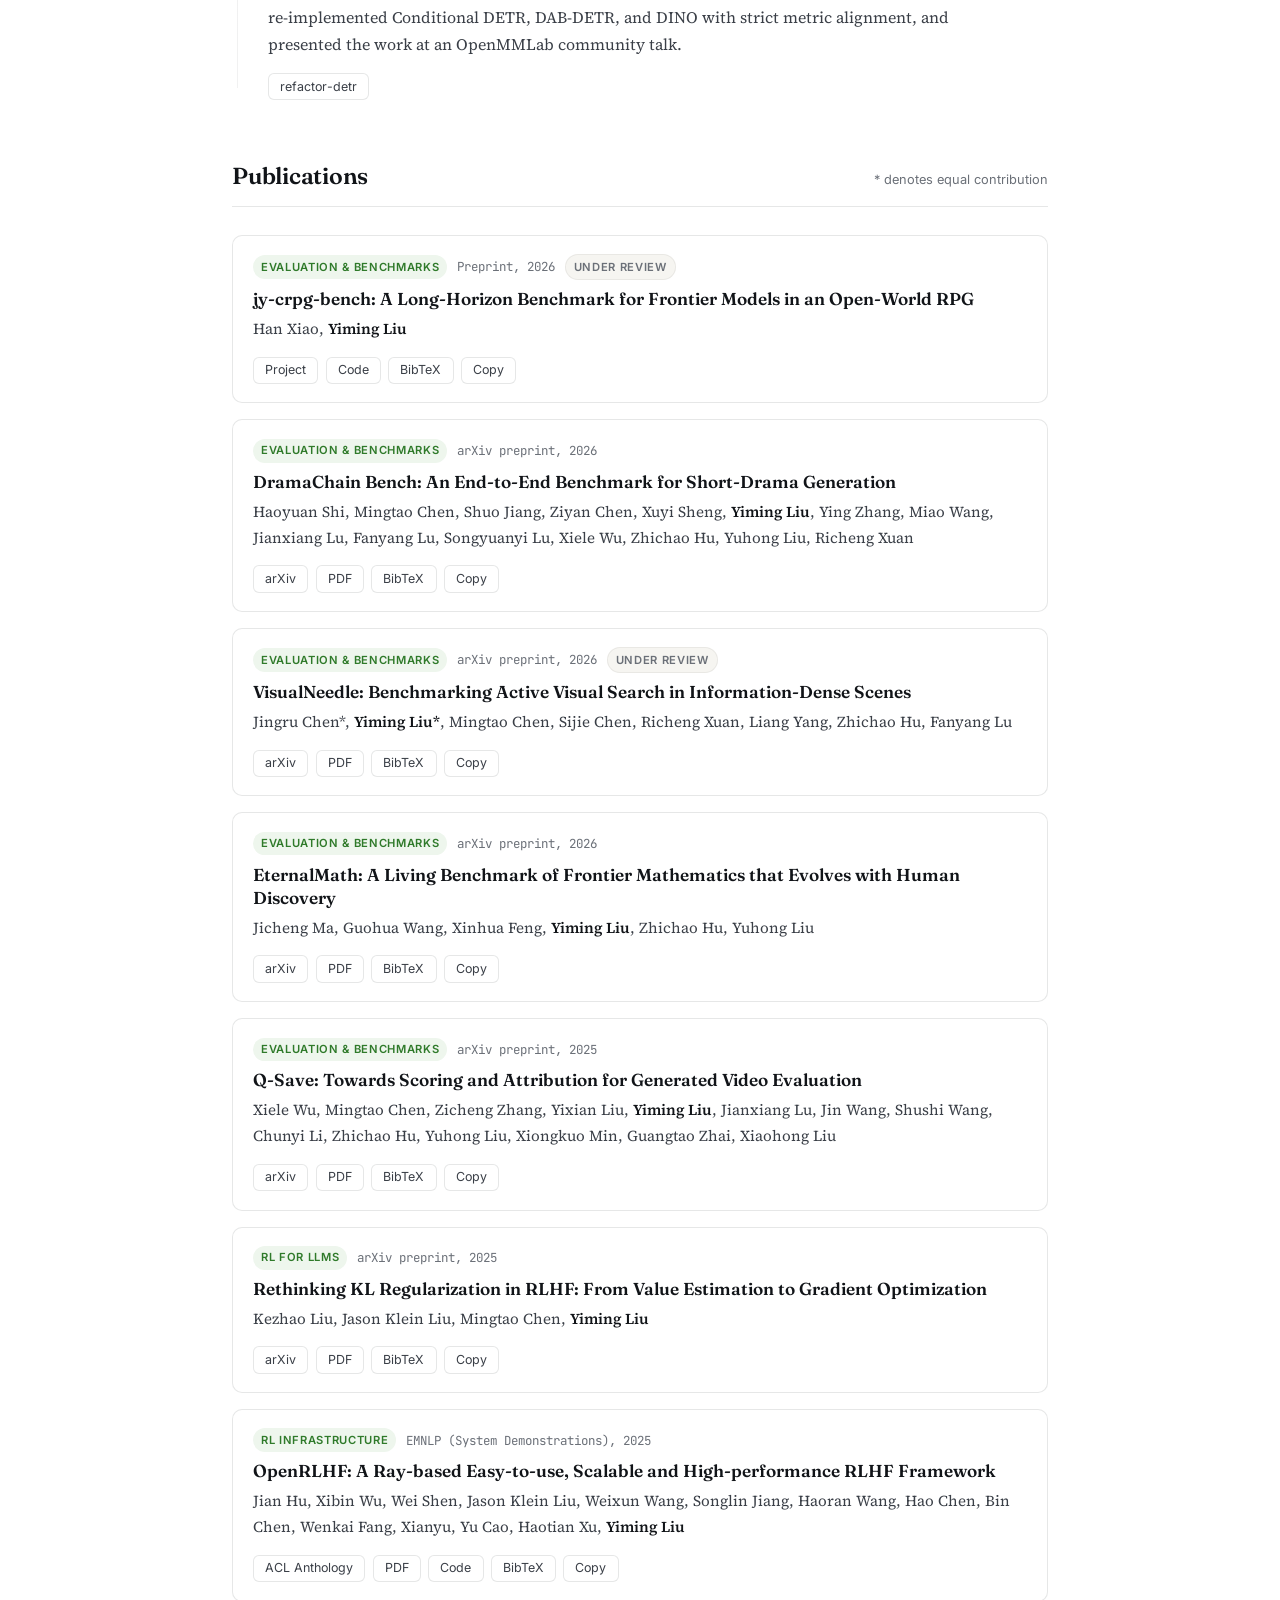
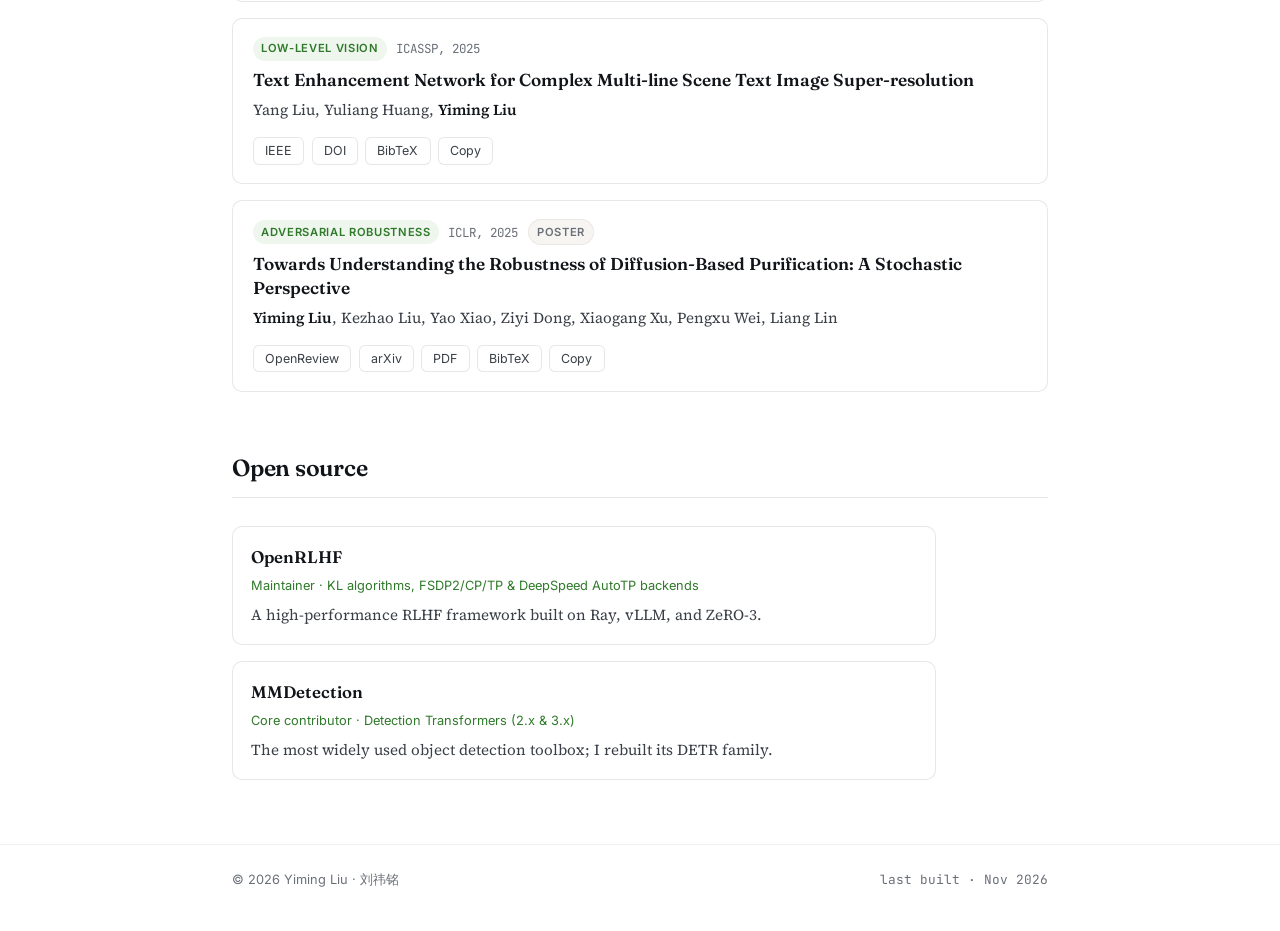
==== commit 94408000: "Add the ICASSP 2025 scene text super-resolution paper" ====
--- a/index.html
+++ b/index.html
@@ -50,7 +50,7 @@
 <nav class="nav">
   <div class="nav__inner">
     <div class="nav__social">
-      <a href="mailto:letusgo126@gmail.com" title="Email" aria-label="Email"><svg viewBox="0 0 24 24" fill="none" stroke="currentColor" stroke-width="1.7" stroke-linecap="round" stroke-linejoin="round" aria-hidden="true"><rect x="2.5" y="4.5" width="19" height="15" rx="2"/><path d="m3 6 9 6.5L21 6"/></svg></a>
+      <a href="mailto:letusgo126@gmail.com" title="Email" aria-label="Email" data-copy-email="letusgo126@gmail.com"><svg viewBox="0 0 24 24" fill="none" stroke="currentColor" stroke-width="1.7" stroke-linecap="round" stroke-linejoin="round" aria-hidden="true"><rect x="2.5" y="4.5" width="19" height="15" rx="2"/><path d="m3 6 9 6.5L21 6"/></svg></a>
       <a href="https://github.com/LYMDLUT" title="GitHub" aria-label="GitHub" rel="me"><svg viewBox="0 0 24 24" fill="currentColor" aria-hidden="true"><path d="M12 .5a12 12 0 0 0-3.79 23.4c.6.1.82-.26.82-.58v-2.2c-3.34.72-4.04-1.6-4.04-1.6-.55-1.4-1.34-1.77-1.34-1.77-1.09-.74.08-.73.08-.73 1.2.09 1.84 1.24 1.84 1.24 1.07 1.84 2.81 1.3 3.5 1 .1-.78.42-1.3.76-1.6-2.67-.3-5.47-1.34-5.47-5.96 0-1.32.47-2.4 1.24-3.24-.13-.3-.54-1.52.11-3.18 0 0 1.01-.32 3.3 1.24a11.4 11.4 0 0 1 6.01 0c2.29-1.56 3.3-1.24 3.3-1.24.65 1.66.24 2.88.12 3.18.77.84 1.23 1.92 1.23 3.24 0 4.63-2.8 5.65-5.48 5.95.43.37.81 1.1.81 2.22v3.29c0 .32.22.69.83.57A12 12 0 0 0 12 .5Z"/></svg></a>
       <a href="https://openreview.net/profile?id=~Yiming_Liu15" title="OpenReview" aria-label="OpenReview" rel="me"><svg viewBox="0 0 24 24" fill="none" stroke="currentColor" stroke-width="1.7" aria-hidden="true"><circle cx="12" cy="12" r="9.2"/><ellipse cx="12" cy="12" rx="4" ry="9.2"/></svg></a>
     </div>
@@ -83,7 +83,7 @@
     </h1>
     <p class="hero__tagline">Researcher @ Tencent Hunyuan.</p>
     <p class="hero__meta">
-      <a href="mailto:letusgo126@gmail.com">letusgo126@gmail.com</a> / 
+      <a href="mailto:letusgo126@gmail.com" data-copy-email="letusgo126@gmail.com">letusgo126@gmail.com</a> / 
       <a href="https://github.com/LYMDLUT">github.com/LYMDLUT</a> / 
       <a href="https://openreview.net/profile?id=~Yiming_Liu15">OpenReview</a> / 
       <a href="assets/cv/Yiming_Liu_CV_en.pdf">CV</a>
@@ -348,6 +348,29 @@
 }</code></pre>
 </li><li class="pub">
   <div class="pub__meta">
+    <span class="chip">Low-level Vision</span>
+    <span class="pub__venue">ICASSP, 2025</span>
+  </div>
+  <h3 class="pub__title">Text Enhancement Network for Complex Multi-line Scene Text Image Super-resolution</h3>
+  <p class="pub__authors">Yang Liu, Yuliang Huang, <span class="self">Yiming Liu</span></p>
+  <div class="links">
+    <a class="btn" href="https://ieeexplore.ieee.org/document/10890421">IEEE</a>
+    <a class="btn" href="https://doi.org/10.1109/ICASSP49660.2025.10890421">DOI</a>
+    <button class="btn" type="button" data-bibtex-toggle aria-expanded="false">BibTeX</button>
+    <button class="btn" type="button" data-bibtex-copy><span class="btn__label">Copy</span></button>
+  </div>
+  <pre class="bib-pre"><code class="bib">@inproceedings{liu2025text,
+  title     = {Text Enhancement Network for Complex Multi-line Scene Text Image
+               Super-resolution},
+  author    = {Liu, Yang and Huang, Yuliang and Liu, Yiming},
+  booktitle = {ICASSP 2025 -- 2025 IEEE International Conference on Acoustics,
+               Speech and Signal Processing (ICASSP)},
+  pages     = {1--5},
+  year      = {2025},
+  doi       = {10.1109/ICASSP49660.2025.10890421},
+}</code></pre>
+</li><li class="pub">
+  <div class="pub__meta">
     <span class="chip">Adversarial Robustness</span>
     <span class="pub__venue">ICLR, 2025</span>
 <span class="chip chip--muted">Poster</span>  </div>
@@ -398,6 +421,8 @@
   </div>
 </footer>
 
+<div class="toast" role="status" aria-live="polite" data-label="Email address copied" hidden></div>
+
 <script src="assets/js/main.js"></script>
 </body>
 </html>
--- a/assets/css/main.css
+++ b/assets/css/main.css
@@ -598,6 +598,27 @@
   margin: 0;
 }
 
+/* --- toast ---------------------------------------------------------------- */
+
+.toast {
+  position: fixed;
+  left: 50%;
+  bottom: 1.75rem;
+  transform: translateX(-50%);
+  z-index: 50;
+  padding: 0.5rem 0.95rem;
+  border-radius: 999px;
+  background: var(--ink);
+  color: var(--bg);
+  font-family: var(--font-ui);
+  font-size: 0.8rem;
+  box-shadow: var(--shadow);
+}
+
+.toast[hidden] {
+  display: none;
+}
+
 /* --- footer --------------------------------------------------------------- */
 
 .footer {
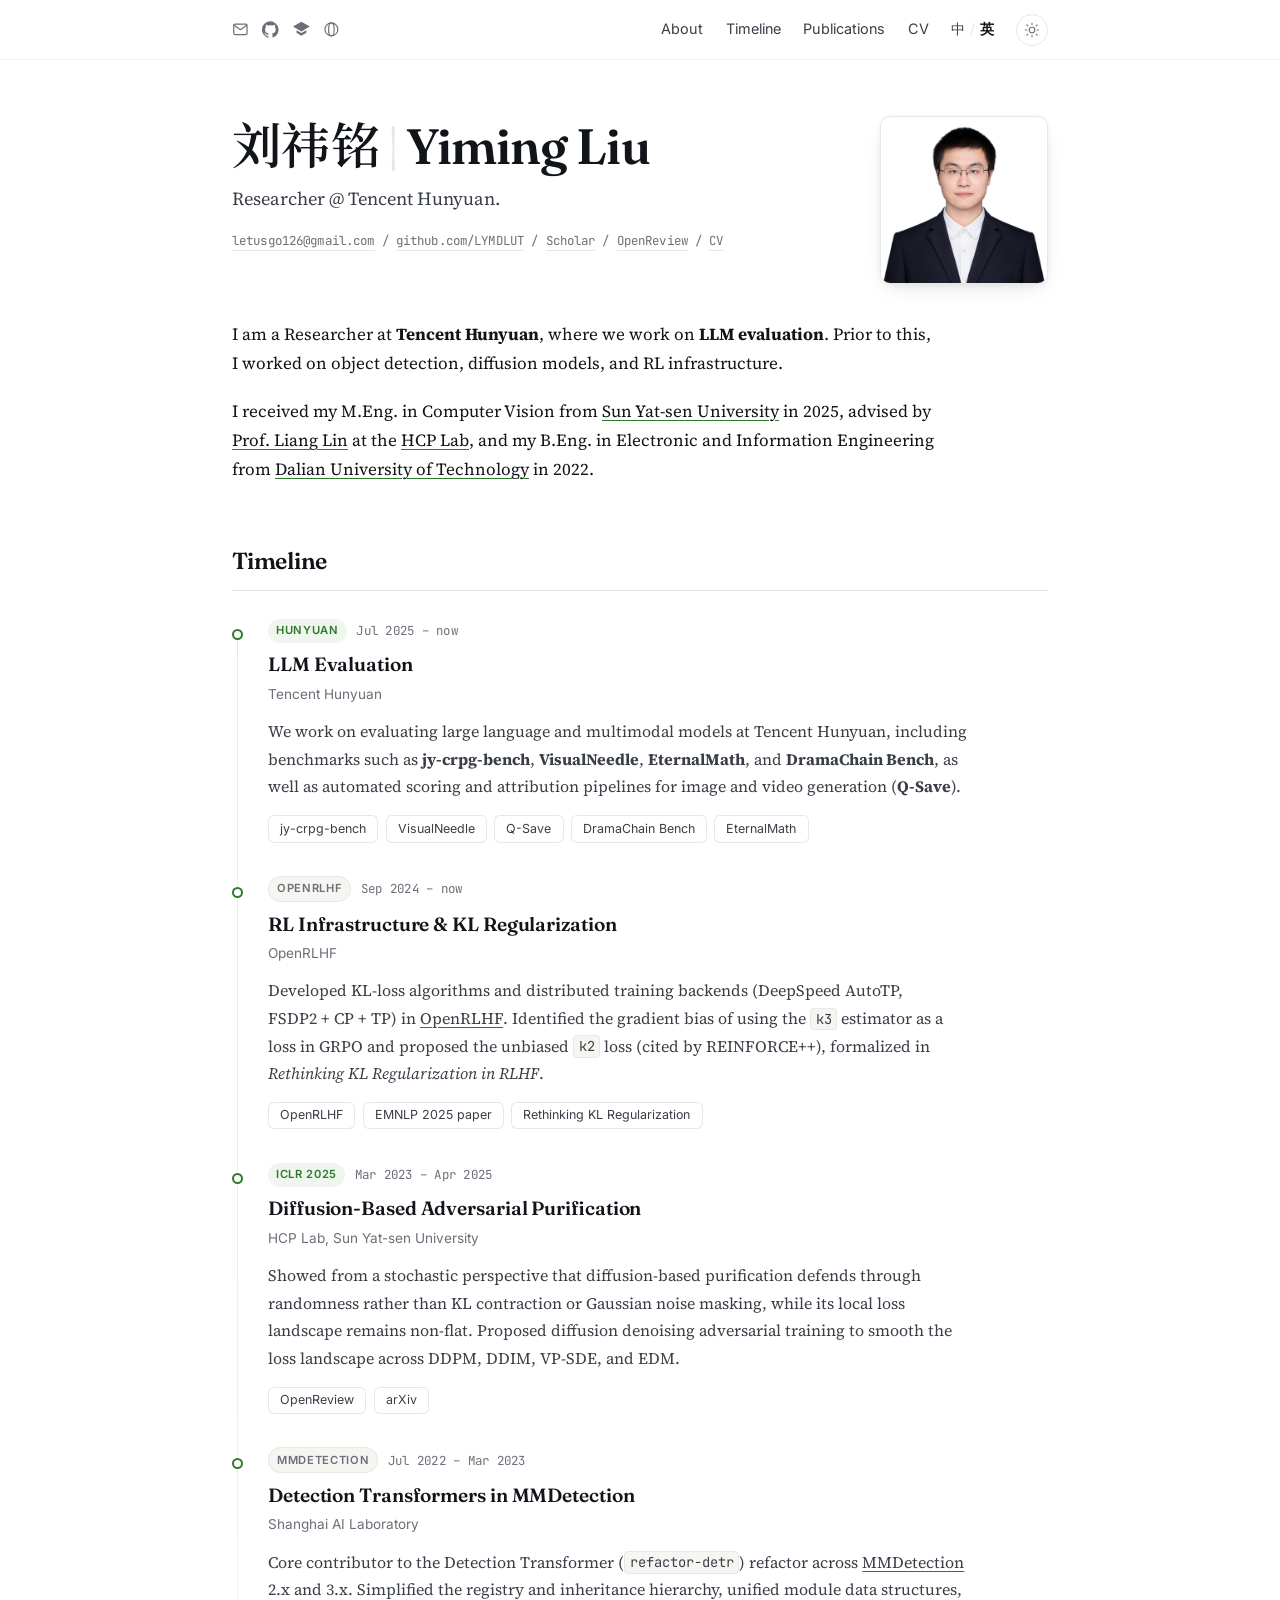
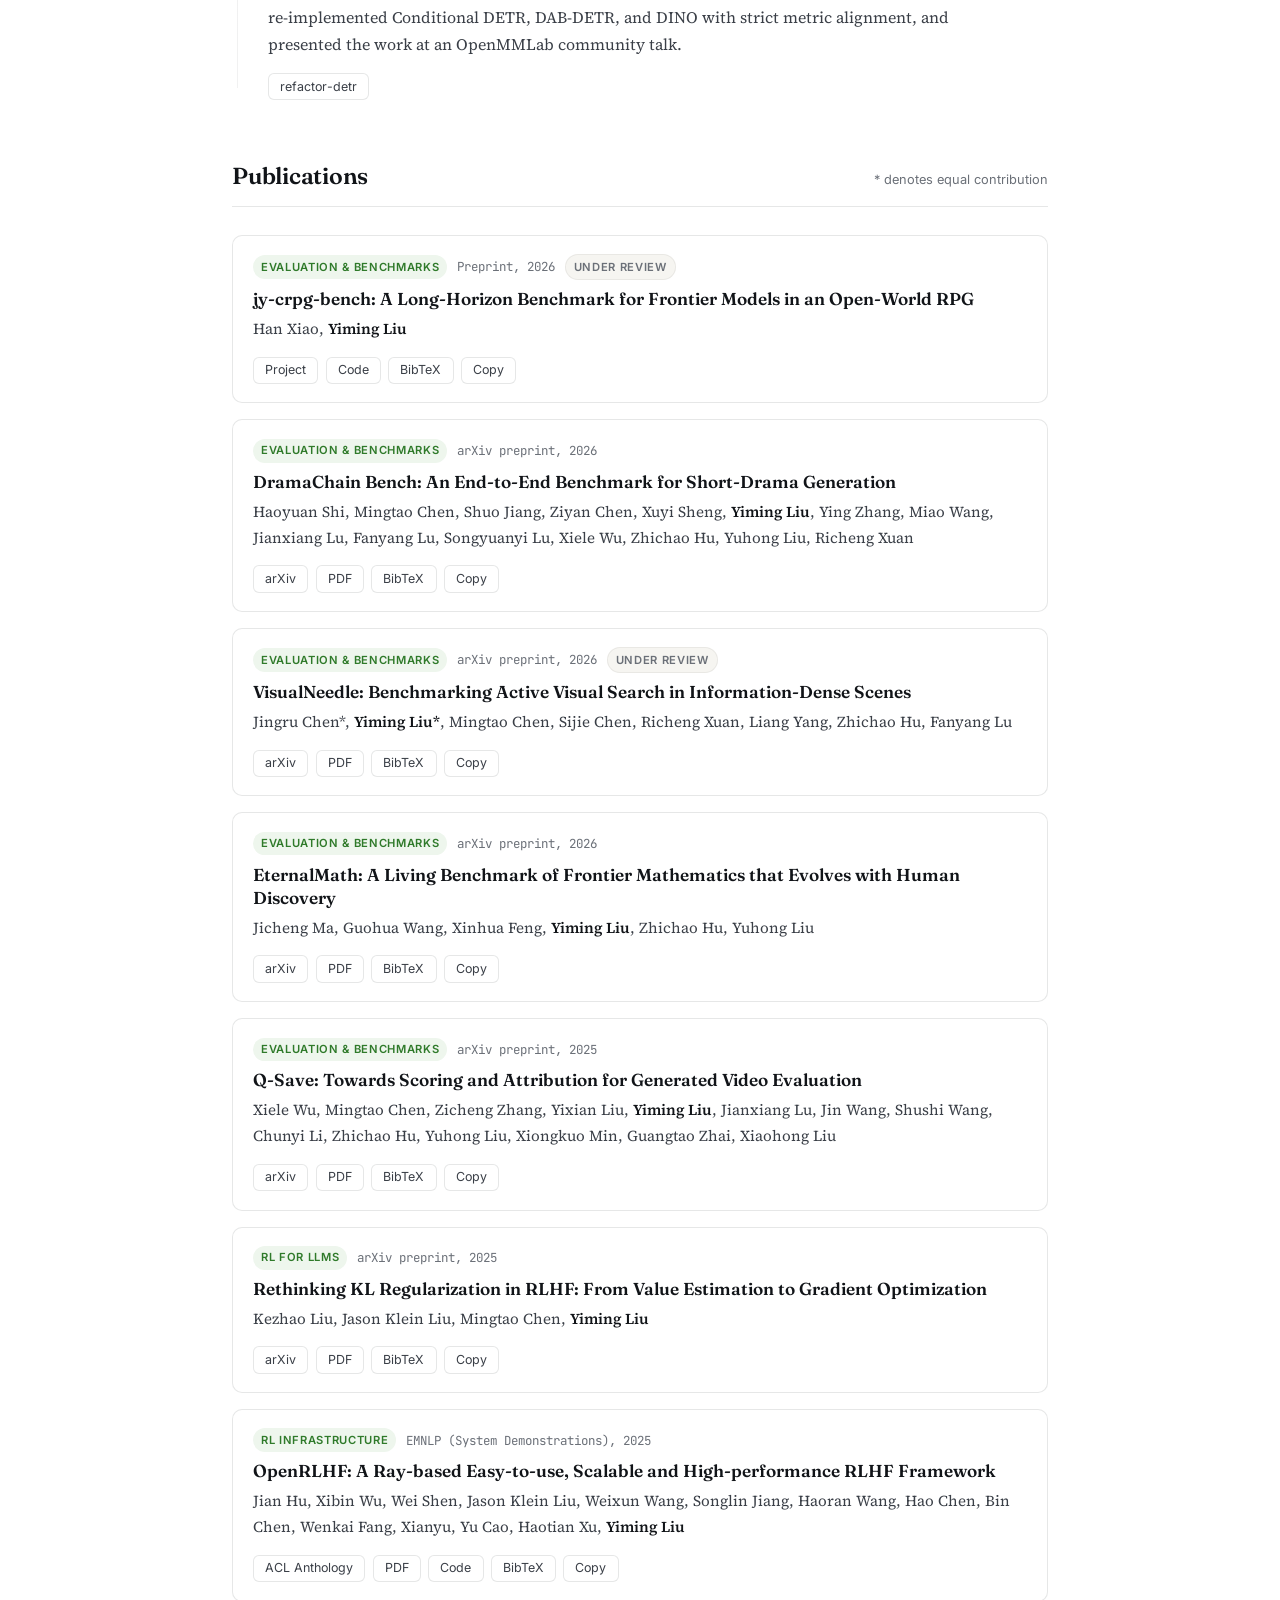
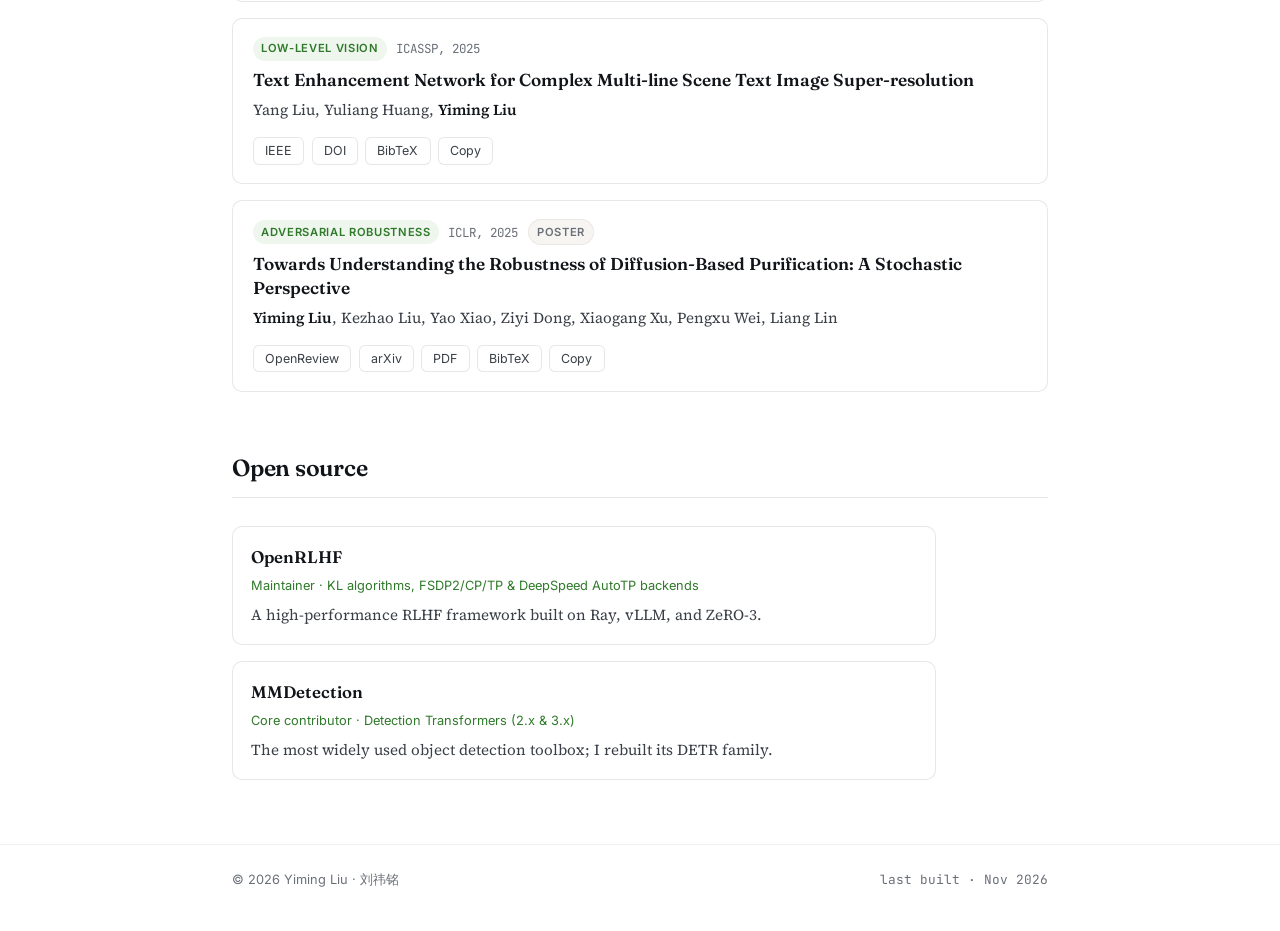
==== commit c275b95a: "Link the new Google Scholar profile from the site and both résumés" ====
--- a/index.html
+++ b/index.html
@@ -29,7 +29,7 @@
   "jobTitle": "Researcher",
   "worksFor": { "@type": "Organization", "name": "Tencent Hunyuan" },
   "url": "https://LYMDLUT.github.io/",
-  "sameAs": ["https://github.com/LYMDLUT", "https://openreview.net/profile?id=~Yiming_Liu15"]
+  "sameAs": ["https://github.com/LYMDLUT", "https://scholar.google.com/citations?user=0EakYd0AAAAJ", "https://openreview.net/profile?id=~Yiming_Liu15"]
 }
 </script>
 
@@ -52,6 +52,7 @@
     <div class="nav__social">
       <a href="mailto:letusgo126@gmail.com" title="Email" aria-label="Email" data-copy-email="letusgo126@gmail.com"><svg viewBox="0 0 24 24" fill="none" stroke="currentColor" stroke-width="1.7" stroke-linecap="round" stroke-linejoin="round" aria-hidden="true"><rect x="2.5" y="4.5" width="19" height="15" rx="2"/><path d="m3 6 9 6.5L21 6"/></svg></a>
       <a href="https://github.com/LYMDLUT" title="GitHub" aria-label="GitHub" rel="me"><svg viewBox="0 0 24 24" fill="currentColor" aria-hidden="true"><path d="M12 .5a12 12 0 0 0-3.79 23.4c.6.1.82-.26.82-.58v-2.2c-3.34.72-4.04-1.6-4.04-1.6-.55-1.4-1.34-1.77-1.34-1.77-1.09-.74.08-.73.08-.73 1.2.09 1.84 1.24 1.84 1.24 1.07 1.84 2.81 1.3 3.5 1 .1-.78.42-1.3.76-1.6-2.67-.3-5.47-1.34-5.47-5.96 0-1.32.47-2.4 1.24-3.24-.13-.3-.54-1.52.11-3.18 0 0 1.01-.32 3.3 1.24a11.4 11.4 0 0 1 6.01 0c2.29-1.56 3.3-1.24 3.3-1.24.65 1.66.24 2.88.12 3.18.77.84 1.23 1.92 1.23 3.24 0 4.63-2.8 5.65-5.48 5.95.43.37.81 1.1.81 2.22v3.29c0 .32.22.69.83.57A12 12 0 0 0 12 .5Z"/></svg></a>
+      <a href="https://scholar.google.com/citations?user=0EakYd0AAAAJ" title="Google Scholar" aria-label="Google Scholar" rel="me"><svg viewBox="0 0 24 24" fill="currentColor" aria-hidden="true"><path d="M12 1 0 8l12 7 12-7-12-7Zm0 16.2-7-4.1v3.6L12 21l7-4.3v-3.6l-7 4.1Z"/></svg></a>
       <a href="https://openreview.net/profile?id=~Yiming_Liu15" title="OpenReview" aria-label="OpenReview" rel="me"><svg viewBox="0 0 24 24" fill="none" stroke="currentColor" stroke-width="1.7" aria-hidden="true"><circle cx="12" cy="12" r="9.2"/><ellipse cx="12" cy="12" rx="4" ry="9.2"/></svg></a>
     </div>
     <ul class="nav__links">
@@ -85,6 +86,7 @@
     <p class="hero__meta">
       <a href="mailto:letusgo126@gmail.com" data-copy-email="letusgo126@gmail.com">letusgo126@gmail.com</a> / 
       <a href="https://github.com/LYMDLUT">github.com/LYMDLUT</a> / 
+      <a href="https://scholar.google.com/citations?user=0EakYd0AAAAJ">Scholar</a> / 
       <a href="https://openreview.net/profile?id=~Yiming_Liu15">OpenReview</a> / 
       <a href="assets/cv/Yiming_Liu_CV_en.pdf">CV</a>
     </p>
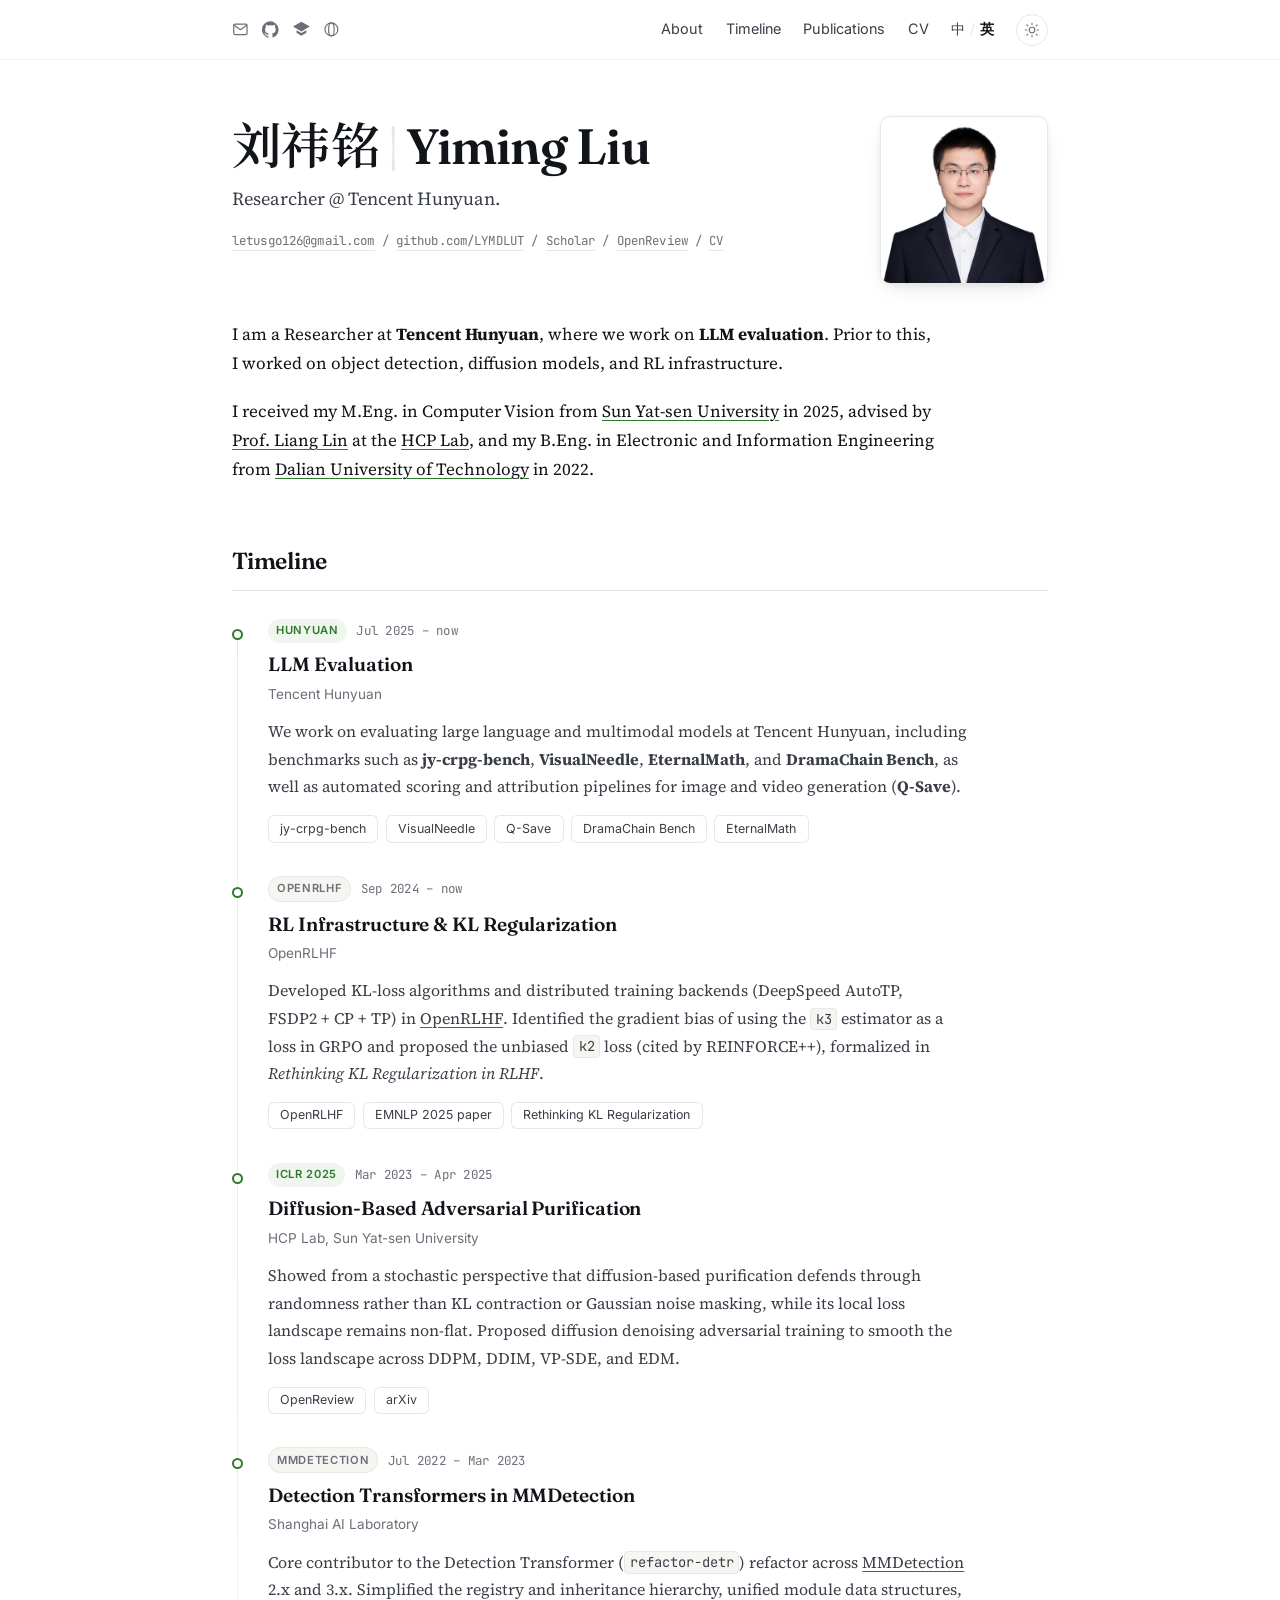
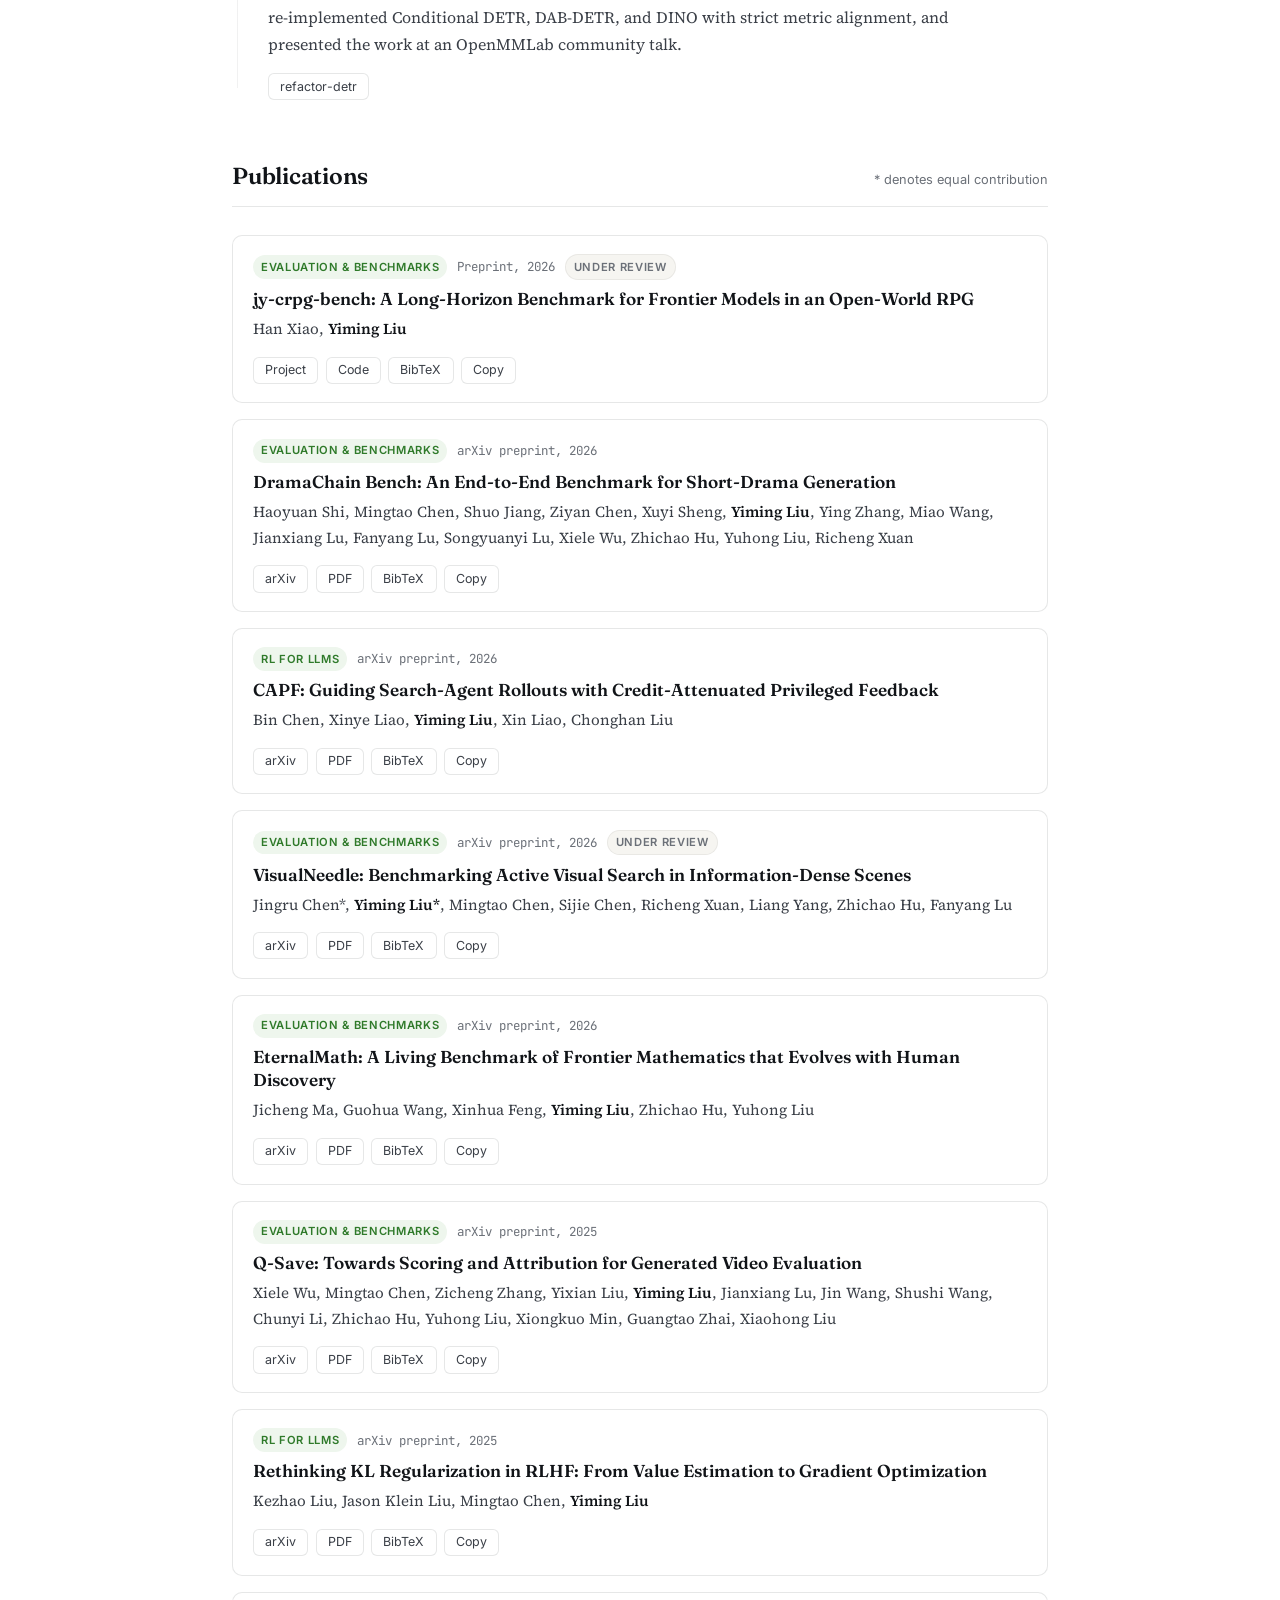
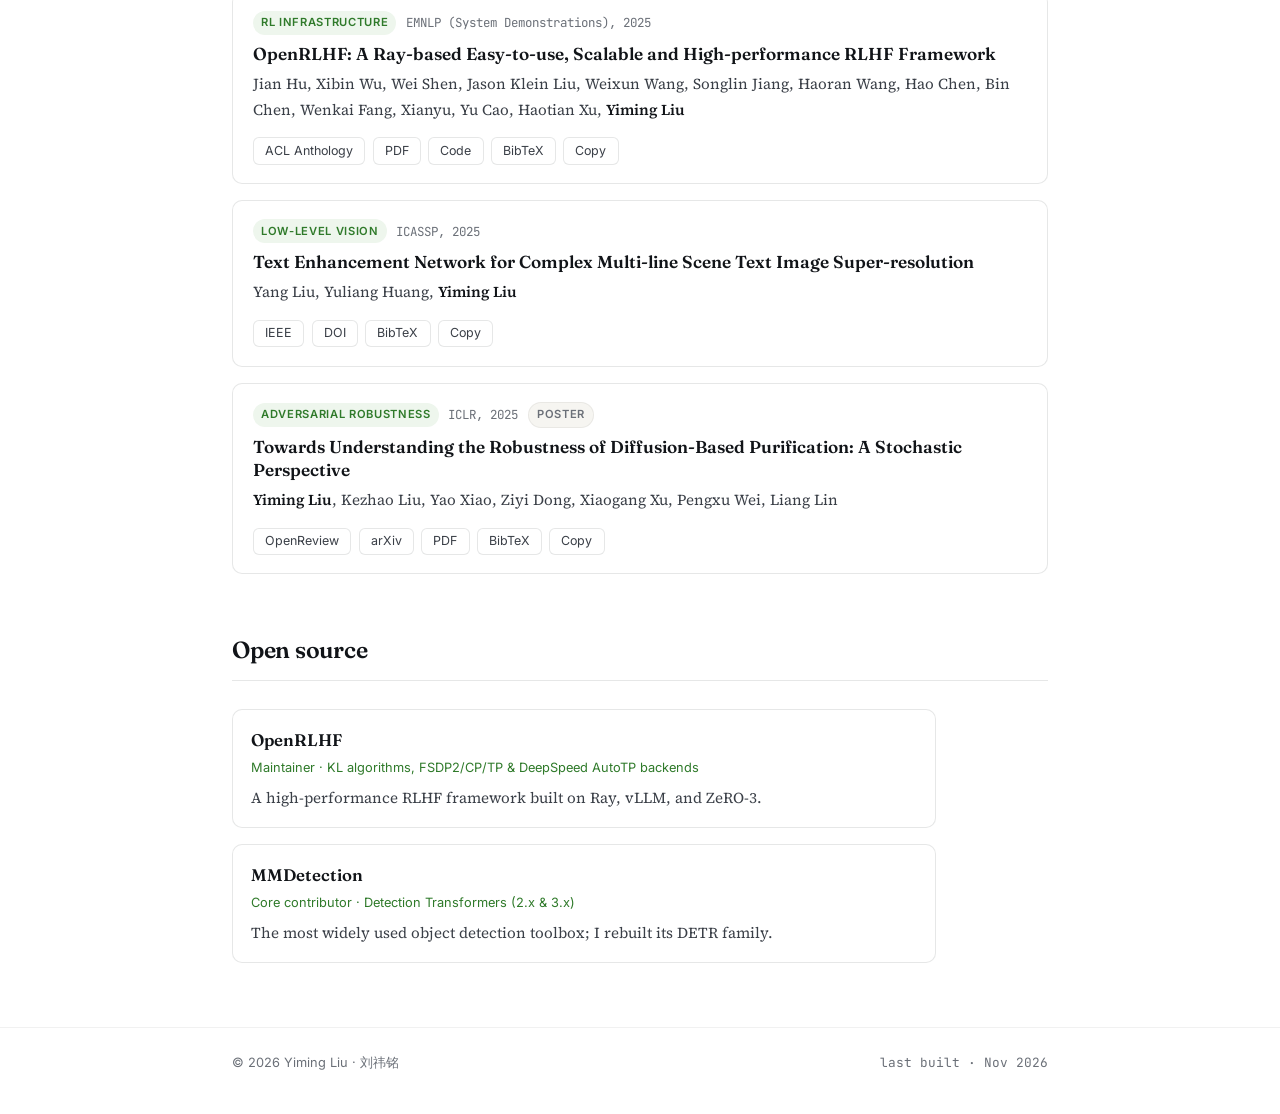
==== commit c30edb96: "Add the CAPF paper to the site and both résumés" ====
--- a/index.html
+++ b/index.html
@@ -241,6 +241,25 @@
 }</code></pre>
 </li><li class="pub">
   <div class="pub__meta">
+    <span class="chip">RL for LLMs</span>
+    <span class="pub__venue">arXiv preprint, 2026</span>
+  </div>
+  <h3 class="pub__title">CAPF: Guiding Search-Agent Rollouts with Credit-Attenuated Privileged Feedback</h3>
+  <p class="pub__authors">Bin Chen, Xinye Liao, <span class="self">Yiming Liu</span>, Xin Liao, Chonghan Liu</p>
+  <div class="links">
+    <a class="btn" href="https://arxiv.org/abs/2606.01830">arXiv</a>
+    <a class="btn" href="https://arxiv.org/pdf/2606.01830">PDF</a>
+    <button class="btn" type="button" data-bibtex-toggle aria-expanded="false">BibTeX</button>
+    <button class="btn" type="button" data-bibtex-copy><span class="btn__label">Copy</span></button>
+  </div>
+  <pre class="bib-pre"><code class="bib">@article{chen2026capf,
+  title   = {CAPF: Guiding Search-Agent Rollouts with Credit-Attenuated Privileged Feedback},
+  author  = {Chen, Bin and Liao, Xinye and Liu, Yiming and Liao, Xin and Liu, Chonghan},
+  journal = {arXiv preprint arXiv:2606.01830},
+  year    = {2026},
+}</code></pre>
+</li><li class="pub">
+  <div class="pub__meta">
     <span class="chip">Evaluation &amp; Benchmarks</span>
     <span class="pub__venue">arXiv preprint, 2026</span>
 <span class="chip chip--muted">Under review</span>  </div>
